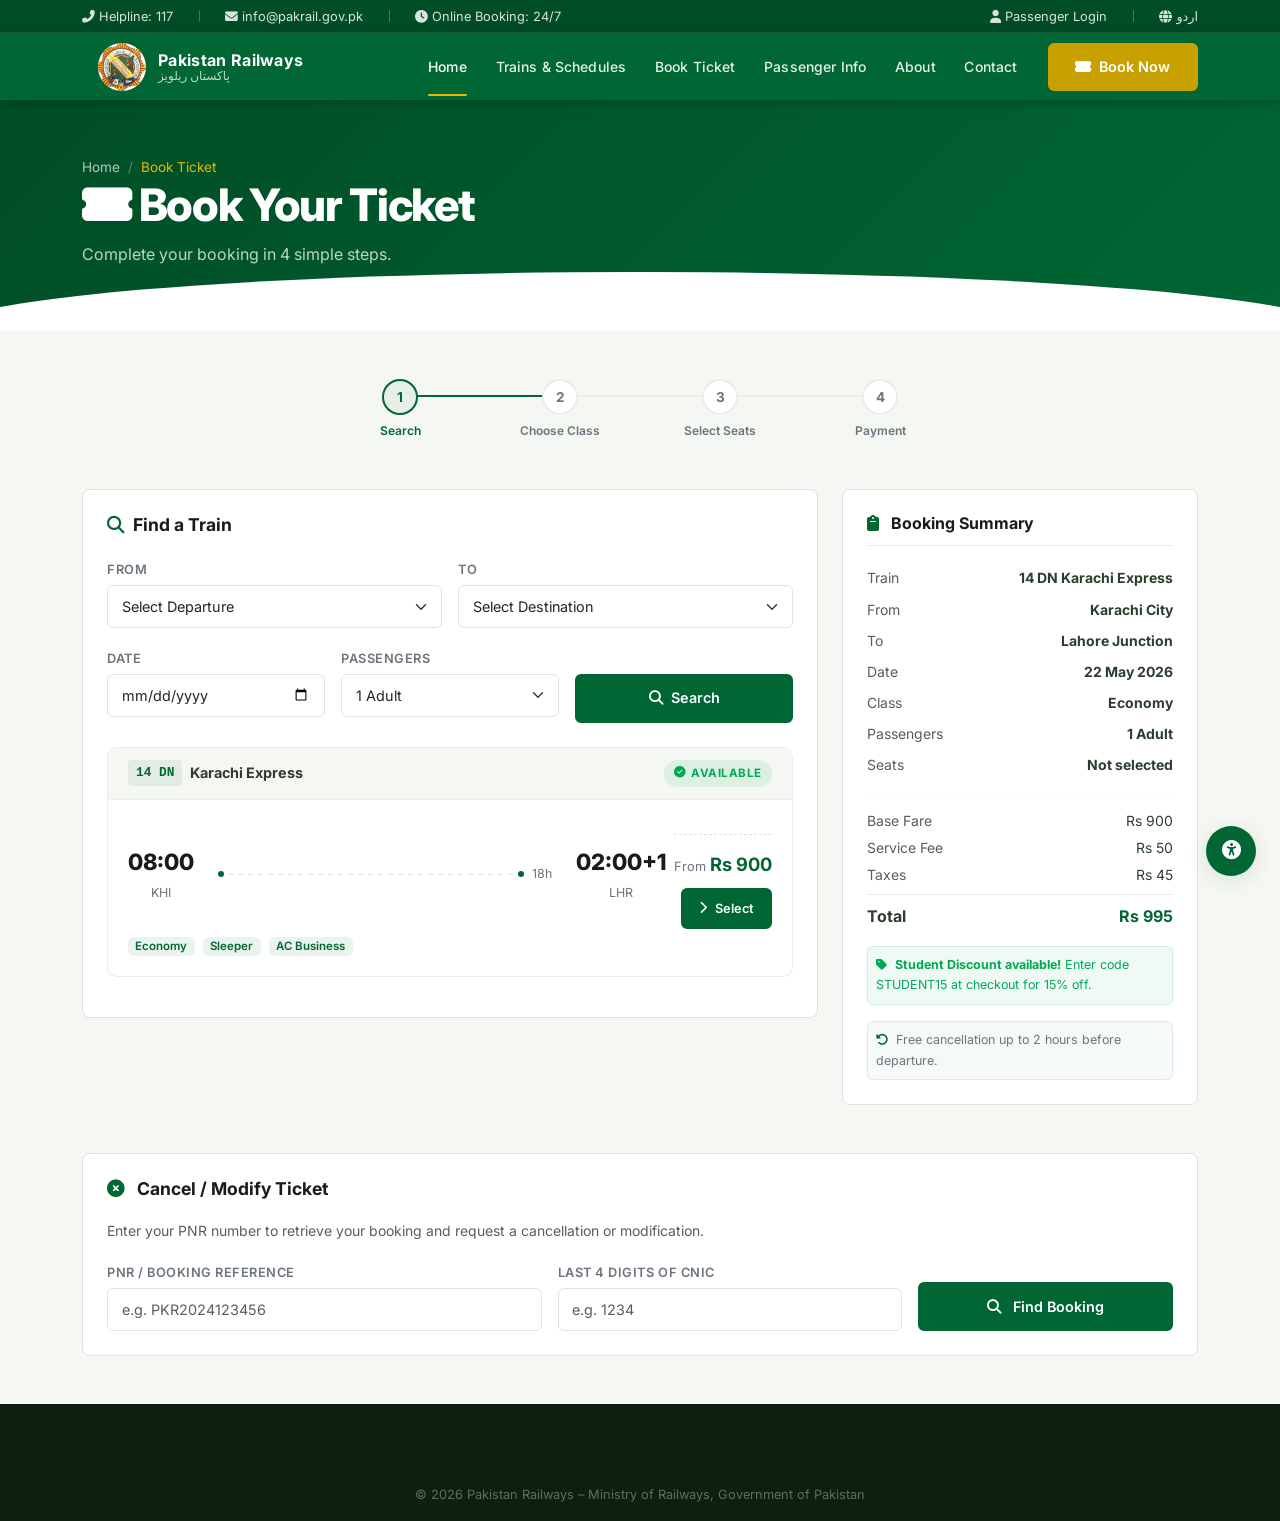
==== booking.html @ 86035c83 "initial commit" ====
<!DOCTYPE html>
<html lang="en" dir="ltr">
<head>
  <meta charset="UTF-8" />
  <meta name="viewport" content="width=device-width, initial-scale=1.0" />
  <title>Book Train Ticket – Pakistan Railways</title>
  <meta name="description" content="Book your Pakistan Railways ticket online. Choose your train, class, and seats easily." />
  <link rel="icon" type="image/svg+xml" href="/favicon.svg" />
  <link rel="preconnect" href="https://fonts.googleapis.com" />
  <link href="https://fonts.googleapis.com/css2?family=Inter:wght@400;500;600;700;800&display=swap" rel="stylesheet" />
  <link rel="stylesheet" href="https://cdnjs.cloudflare.com/ajax/libs/bootstrap/5.3.2/css/bootstrap.min.css" />
  <link rel="stylesheet" href="https://cdnjs.cloudflare.com/ajax/libs/font-awesome/6.5.0/css/all.min.css" />
  <link rel="stylesheet" href="CSS/index.css">
  <link rel="stylesheet" href="CSS/styles.css">
</head>
<body>

<a href="#main-content" class="skip-link">Skip to main content</a>
<!-- Top Bar -->
<div class="topbar" role="banner">
  <div class="container">
    <div class="d-flex align-items-center justify-content-between flex-wrap gap-2">
      <div class="d-flex align-items-center gap-3 flex-wrap">
        <a href="tel:117"><i class="fa fa-phone-alt me-1"></i>Helpline: 117</a>
        <span class="divider"></span>
        <a href="mailto:info@pakrail.gov.pk"><i class="fa fa-envelope me-1"></i>info@pakrail.gov.pk</a>
        <span class="divider d-none d-sm-inline-block"></span>
        <span class="d-none d-sm-inline"><i class="fa fa-clock me-1"></i>Online Booking: 24/7</span>
      </div>
      <div class="d-flex align-items-center gap-3">
        <a href="passenger.html"><i class="fa fa-user me-1"></i>Passenger Login</a>
        <span class="divider"></span>
        <a href="#"><i class="fa fa-globe me-1"></i>اردو</a>
      </div>
    </div>
  </div>
</div>

<!-- Navbar -->
<nav class="main-navbar navbar navbar-expand-lg" role="navigation" aria-label="Main navigation">
  <div class="container">
    <a class="navbar-brand" href="index.html" aria-label="Pakistan Railways Home">
      <div class="brand-logo">
        <img src="public/pakistan-railways-logo.png" alt="Pakistan Railways Logo">
      </div>
      <div class="brand-text-wrap">
        <span class="brand-name">Pakistan Railways</span>
        <span class="brand-urdu">پاکستان ریلویز</span>
      </div>
    </a>

    <button class="navbar-toggler" type="button" data-bs-toggle="collapse" data-bs-target="#mainNav"
      aria-controls="mainNav" aria-expanded="false" aria-label="Toggle navigation">
      <span class="navbar-toggler-icon"></span>
    </button>

    <div class="collapse navbar-collapse" id="mainNav">
      <ul class="navbar-nav ms-auto align-items-lg-center">
        <li class="nav-item"><a class="nav-link active" href="index.html" aria-current="page">Home</a></li>
        <li class="nav-item dropdown">
          <a class="nav-link dropdown-toggle" href="#" role="button" data-bs-toggle="dropdown">Trains &amp; Schedules</a>
          <ul class="dropdown-menu">
            <li><a class="dropdown-item" href="schedule.html"><i class="fa fa-calendar me-2"></i>Train Schedule</a></li>
            <li><a class="dropdown-item" href="schedule.html#live"><i class="fa fa-satellite-dish me-2"></i>Live Train Status</a></li>
            <li><a class="dropdown-item" href="schedule.html#routes"><i class="fa fa-route me-2"></i>Routes &amp; Fares</a></li>
            <li><hr class="dropdown-divider"/></li>
            <li><a class="dropdown-item" href="about.html"><i class="fa fa-train me-2"></i>About Our Fleet</a></li>
          </ul>
        </li>
        <li class="nav-item"><a class="nav-link" href="booking.html">Book Ticket</a></li>
        <li class="nav-item dropdown">
          <a class="nav-link dropdown-toggle" href="#" role="button" data-bs-toggle="dropdown">Passenger Info</a>
          <ul class="dropdown-menu">
            <li><a class="dropdown-item" href="passenger.html"><i class="fa fa-user me-2"></i>Passenger Services</a></li>
            <li><a class="dropdown-item" href="passenger.html#pnr"><i class="fa fa-search me-2"></i>Check PNR Status</a></li>
            <li><a class="dropdown-item" href="passenger.html#cancel"><i class="fa fa-times-circle me-2"></i>Cancel Ticket</a></li>
            <li><a class="dropdown-item" href="passenger.html#luggage"><i class="fa fa-suitcase me-2"></i>Luggage Policy</a></li>
          </ul>
        </li>
        <li class="nav-item"><a class="nav-link" href="about.html">About</a></li>
        <li class="nav-item"><a class="nav-link" href="contact.html">Contact</a></li>
      </ul>
      <div class="ms-lg-3 mt-3 mt-lg-0">
        <a href="booking.html" class="btn-pr-gold">
          <i class="fa fa-ticket-alt"></i> Book Now
        </a>
      </div>
    </div>
  </div>
</nav>

<main id="main-content">

<div class="page-header">
  <div class="container">
    <nav aria-label="Breadcrumb"><ol class="breadcrumb">
      <li class="breadcrumb-item"><a href="index.html">Home</a></li>
      <li class="breadcrumb-item active">Book Ticket</li>
    </ol></nav>
    <h1><i class="fa fa-ticket-alt me-2"></i>Book Your Ticket</h1>
    <p style="color:rgba(255,255,255,.75);margin:0;font-size:1rem">Complete your booking in 4 simple steps.</p>
  </div>
</div>

<section class="section-pad-sm" style="background:var(--pr-off-white)">
  <div class="container">

    <!-- Booking Stepper -->
    <div class="booking-stepper d-flex justify-content-center mb-5" aria-label="Booking steps">
      <div class="d-flex align-items-flex-start w-100" style="max-width:640px">
        <div class="booking-step active" data-step="0">
          <div class="step-circle" aria-label="Step 1: Search">1</div>
          <div class="step-label">Search</div>
        </div>
        <div class="booking-step" data-step="1">
          <div class="step-circle" aria-label="Step 2: Choose Class">2</div>
          <div class="step-label">Choose Class</div>
        </div>
        <div class="booking-step" data-step="2">
          <div class="step-circle" aria-label="Step 3: Select Seats">3</div>
          <div class="step-label">Select Seats</div>
        </div>
        <div class="booking-step" data-step="3">
          <div class="step-circle" aria-label="Step 4: Payment">4</div>
          <div class="step-label">Payment</div>
        </div>
      </div>
    </div>

    <div class="row g-4">
      <div class="col-lg-8">

        <!-- Step 0: Search -->
        <div class="booking-panel bg-white rounded-3 p-4 border" data-step="0">
          <h2 style="font-size:1.1rem;font-weight:700;color:var(--pr-dark);margin-bottom:1.25rem"><i class="fa fa-search me-2 text-green"></i>Find a Train</h2>
          <form id="searchForm" novalidate>
            <div class="row g-3">
              <div class="col-sm-6">
                <label for="fromStation" class="form-label">From</label>
                <select class="form-select" id="fromStation" required>
                  <option value="">Select Departure</option>
                  <option value="khi">Karachi City</option>
                  <option value="lhr">Lahore Junction</option>
                  <option value="rwp">Rawalpindi</option>
                  <option value="isl">Islamabad</option>
                  <option value="psh">Peshawar Cantonment</option>
                  <option value="qta">Quetta</option>
                  <option value="mul">Multan Cantonment</option>
                  <option value="fsd">Faisalabad</option>
                </select>
              </div>
              <div class="col-sm-6">
                <label for="toStation" class="form-label">To</label>
                <select class="form-select" id="toStation" required>
                  <option value="">Select Destination</option>
                  <option value="khi">Karachi City</option>
                  <option value="lhr">Lahore Junction</option>
                  <option value="rwp">Rawalpindi</option>
                  <option value="isl">Islamabad</option>
                  <option value="psh">Peshawar Cantonment</option>
                  <option value="qta">Quetta</option>
                  <option value="mul">Multan Cantonment</option>
                  <option value="fsd">Faisalabad</option>
                </select>
              </div>
              <div class="col-sm-4">
                <label for="journeyDate" class="form-label">Date</label>
                <input type="date" class="form-control" id="journeyDate" required />
              </div>
              <div class="col-sm-4">
                <label for="passengers" class="form-label">Passengers</label>
                <select class="form-select" id="passengers">
                  <option value="1">1 Adult</option>
                  <option value="2">2 Adults</option>
                  <option value="3">3 Adults</option>
                  <option value="4">4 Adults</option>
                </select>
              </div>
              <div class="col-sm-4">
                <label class="form-label">&nbsp;</label>
                <div>
                  <button type="button" class="btn-pr-primary w-100" style="justify-content:center" data-next-step>
                    <i class="fa fa-search"></i> Search
                  </button>
                </div>
              </div>
            </div>
          </form>

          <!-- Search Results Preview -->
          <div class="mt-4">
            <div class="train-result-card">
              <div class="train-result-header">
                <div class="d-flex align-items-center gap-2">
                  <span class="train-no">14 DN</span>
                  <strong style="font-size:.9rem">Karachi Express</strong>
                </div>
                <span class="status-badge status-ontime"><i class="fa fa-circle-check"></i> Available</span>
              </div>
              <div class="train-result-body">
                <div class="d-flex align-items-center gap-2">
                  <div class="text-center"><div class="time-display">08:00</div><div class="time-station">KHI</div></div>
                  <div class="duration-line flex-fill">
                    <div class="duration-dashes flex-fill"></div>
                    <div class="duration-label">18h</div>
                  </div>
                  <div class="text-center"><div class="time-display">02:00+1</div><div class="time-station">LHR</div></div>
                  <div class="ms-auto text-end">
                    <div class="class-price">From <strong>Rs 900</strong></div>
                    <button class="btn-pr-primary mt-2 py-2 px-3" style="font-size:.8rem" data-next-step>
                      <i class="fa fa-chevron-right"></i> Select
                    </button>
                  </div>
                </div>
                <div class="mt-2 d-flex gap-2">
                  <span class="badge" style="background:rgba(0,102,51,.08);color:var(--pr-green);font-weight:600;font-size:.72rem">Economy</span>
                  <span class="badge" style="background:rgba(0,102,51,.08);color:var(--pr-green);font-weight:600;font-size:.72rem">Sleeper</span>
                  <span class="badge" style="background:rgba(0,102,51,.08);color:var(--pr-green);font-weight:600;font-size:.72rem">AC Business</span>
                </div>
              </div>
            </div>
          </div>
        </div>

        <!-- Step 1: Choose Class -->
        <div class="booking-panel bg-white rounded-3 p-4 border" data-step="1" style="display:none">
          <h2 style="font-size:1.1rem;font-weight:700;color:var(--pr-dark);margin-bottom:1.25rem"><i class="fa fa-couch me-2 text-green"></i>Choose Your Class</h2>
          <div class="row g-3">
            <div class="col-sm-6">
              <div class="class-select-card selected" tabindex="0">
                <div class="d-flex justify-content-between align-items-start">
                  <div>
                    <h6>Economy Class</h6>
                    <small class="text-muted">Comfortable, budget-friendly travel</small>
                  </div>
                  <div class="class-price-tag">Rs 900</div>
                </div>
                <ul class="mt-2 mb-0 ps-3" style="font-size:.8rem;color:var(--pr-gray)">
                  <li>Comfortable seats</li>
                  <li>Food service available</li>
                  <li>Luggage racks</li>
                </ul>
              </div>
            </div>
            <div class="col-sm-6">
              <div class="class-select-card" tabindex="0">
                <div class="d-flex justify-content-between align-items-start">
                  <div>
                    <h6>Sleeper Class</h6>
                    <small class="text-muted">Lying berths for overnight journeys</small>
                  </div>
                  <div class="class-price-tag">Rs 1,200</div>
                </div>
                <ul class="mt-2 mb-0 ps-3" style="font-size:.8rem;color:var(--pr-gray)">
                  <li>6 berths per compartment</li>
                  <li>Overhead fans</li>
                  <li>Canteen access</li>
                </ul>
              </div>
            </div>
            <div class="col-sm-6">
              <div class="class-select-card" tabindex="0">
                <div class="d-flex justify-content-between align-items-start">
                  <div>
                    <h6>AC Business</h6>
                    <small class="text-muted">Premium air-conditioned travel</small>
                  </div>
                  <div class="class-price-tag">Rs 2,500</div>
                </div>
                <ul class="mt-2 mb-0 ps-3" style="font-size:.8rem;color:var(--pr-gray)">
                  <li>Air conditioned</li>
                  <li>Reclining leather seats</li>
                  <li>Complimentary meal + USB charging</li>
                </ul>
              </div>
            </div>
            <div class="col-sm-6">
              <div class="class-select-card" tabindex="0">
                <div class="d-flex justify-content-between align-items-start">
                  <div>
                    <h6>AC Sleeper</h6>
                    <small class="text-muted">Air-conditioned overnight berths</small>
                  </div>
                  <div class="class-price-tag">Rs 3,200</div>
                </div>
                <ul class="mt-2 mb-0 ps-3" style="font-size:.8rem;color:var(--pr-gray)">
                  <li>AC berths with bedding</li>
                  <li>Lockable compartment</li>
                  <li>Breakfast included</li>
                </ul>
              </div>
            </div>
          </div>
          <div class="d-flex gap-2 mt-4">
            <button class="btn-pr-outline" data-prev-step><i class="fa fa-arrow-left me-1"></i> Back</button>
            <button class="btn-pr-primary" data-next-step>Continue to Seats <i class="fa fa-arrow-right ms-1"></i></button>
          </div>
        </div>

        <!-- Step 2: Select Seats -->
        <div class="booking-panel bg-white rounded-3 p-4 border" data-step="2" style="display:none">
          <h2 style="font-size:1.1rem;font-weight:700;color:var(--pr-dark);margin-bottom:1.25rem"><i class="fa fa-chair me-2 text-green"></i>Select Your Seat(s)</h2>

          <div class="d-flex gap-4 mb-3 flex-wrap">
            <div class="d-flex align-items-center gap-1"><div class="seat available" style="width:20px;height:20px;font-size:0;cursor:default"></div><small class="text-muted">Available</small></div>
            <div class="d-flex align-items-center gap-1"><div class="seat selected" style="width:20px;height:20px;font-size:0;cursor:default"></div><small class="text-muted">Selected</small></div>
            <div class="d-flex align-items-center gap-1"><div class="seat occupied" style="width:20px;height:20px;font-size:0;cursor:default"></div><small class="text-muted">Occupied</small></div>
          </div>

          <p class="text-muted mb-3" style="font-size:.85rem">Coach A – Economy Class</p>

          <div id="seatGrid" class="seat-grid" role="group" aria-label="Seat selection grid">
            <!-- Row 1 -->
            <div class="seat available" role="button" tabindex="0" aria-label="Seat A1, available">A1</div>
            <div class="seat available" role="button" tabindex="0" aria-label="Seat A2, available">A2</div>
            <div class="seat occupied" role="button" tabindex="0" aria-label="Seat A3, occupied" aria-disabled="true">A3</div>
            <div class="seat available" role="button" tabindex="0" aria-label="Seat A4, available">A4</div>
            <div class="seat available" role="button" tabindex="0" aria-label="Seat A5, available">A5</div>
            <!-- Row 2 -->
            <div class="seat occupied" role="button" tabindex="0" aria-label="Seat B1, occupied" aria-disabled="true">B1</div>
            <div class="seat available" role="button" tabindex="0" aria-label="Seat B2, available">B2</div>
            <div class="seat available" role="button" tabindex="0" aria-label="Seat B3, available">B3</div>
            <div class="seat occupied" role="button" tabindex="0" aria-label="Seat B4, occupied" aria-disabled="true">B4</div>
            <div class="seat available" role="button" tabindex="0" aria-label="Seat B5, available">B5</div>
            <!-- Row 3 -->
            <div class="seat available" role="button" tabindex="0" aria-label="Seat C1, available">C1</div>
            <div class="seat occupied" role="button" tabindex="0" aria-label="Seat C2, occupied" aria-disabled="true">C2</div>
            <div class="seat available" role="button" tabindex="0" aria-label="Seat C3, available">C3</div>
            <div class="seat available" role="button" tabindex="0" aria-label="Seat C4, available">C4</div>
            <div class="seat occupied" role="button" tabindex="0" aria-label="Seat C5, occupied" aria-disabled="true">C5</div>
            <!-- Row 4 -->
            <div class="seat available" role="button" tabindex="0" aria-label="Seat D1, available">D1</div>
            <div class="seat available" role="button" tabindex="0" aria-label="Seat D2, available">D2</div>
            <div class="seat available" role="button" tabindex="0" aria-label="Seat D3, available">D3</div>
            <div class="seat occupied" role="button" tabindex="0" aria-label="Seat D4, occupied" aria-disabled="true">D4</div>
            <div class="seat available" role="button" tabindex="0" aria-label="Seat D5, available">D5</div>
          </div>

          <div id="seatCounter" class="mt-3 text-muted" aria-live="polite" style="font-size:.85rem">0 seats selected</div>

          <div class="d-flex gap-2 mt-4">
            <button class="btn-pr-outline" data-prev-step><i class="fa fa-arrow-left me-1"></i> Back</button>
            <button class="btn-pr-primary" data-next-step>Continue to Payment <i class="fa fa-arrow-right ms-1"></i></button>
          </div>
        </div>

        <!-- Step 3: Payment -->
        <div class="booking-panel bg-white rounded-3 p-4 border" data-step="3" style="display:none">
          <h2 style="font-size:1.1rem;font-weight:700;color:var(--pr-dark);margin-bottom:1.25rem"><i class="fa fa-credit-card me-2 text-green"></i>Payment Details</h2>

          <div class="alert alert-success py-2 mb-4 d-flex align-items-center gap-2">
            <i class="fa fa-shield-alt"></i>
            <small>Your payment is secured with 256-bit SSL encryption. PCI-DSS compliant.</small>
          </div>

          <form id="paymentForm" novalidate>
            <!-- Passenger -->
            <h6 class="text-muted text-uppercase" style="font-size:.78rem;letter-spacing:.05em;margin-bottom:.75rem">Passenger Information</h6>
            <div class="row g-3 mb-4">
              <div class="col-sm-6">
                <label for="paxName" class="form-label">Full Name (as on CNIC)</label>
                <input type="text" class="form-control" id="paxName" placeholder="e.g. Muhammad Ali Khan" required />
              </div>
              <div class="col-sm-6">
                <label for="paxCNIC" class="form-label">CNIC Number</label>
                <input type="text" class="form-control" id="paxCNIC" placeholder="12345-6789012-3" required />
              </div>
              <div class="col-sm-6">
                <label for="paxPhone" class="form-label">Mobile Number</label>
                <input type="tel" class="form-control" id="paxPhone" placeholder="+92 3XX XXXXXXX" required />
              </div>
              <div class="col-sm-6">
                <label for="paxEmail" class="form-label">Email Address</label>
                <input type="email" class="form-control" id="paxEmail" placeholder="email@example.com" required />
              </div>
            </div>

            <!-- Payment Method -->
            <h6 class="text-muted text-uppercase" style="font-size:.78rem;letter-spacing:.05em;margin-bottom:.75rem">Payment Method</h6>
            <div class="row g-2 mb-3">
              <div class="col-4"><div class="class-select-card selected text-center py-3" style="padding:1rem"><i class="fa fa-credit-card fa-lg mb-1 d-block text-green"></i><small style="font-size:.75rem;font-weight:600">Credit / Debit Card</small></div></div>
              <div class="col-4"><div class="class-select-card text-center py-3" style="padding:1rem"><i class="fa fa-mobile-alt fa-lg mb-1 d-block text-green"></i><small style="font-size:.75rem;font-weight:600">JazzCash / Easypaisa</small></div></div>
              <div class="col-4"><div class="class-select-card text-center py-3" style="padding:1rem"><i class="fa fa-university fa-lg mb-1 d-block text-green"></i><small style="font-size:.75rem;font-weight:600">Internet Banking</small></div></div>
            </div>

            <div class="row g-3 mb-4">
              <div class="col-12">
                <label for="cardNo" class="form-label">Card Number</label>
                <input type="text" class="form-control" id="cardNo" placeholder="XXXX XXXX XXXX XXXX" maxlength="19" required />
              </div>
              <div class="col-sm-6">
                <label for="cardExp" class="form-label">Expiry Date</label>
                <input type="text" class="form-control" id="cardExp" placeholder="MM / YY" required />
              </div>
              <div class="col-sm-6">
                <label for="cardCVV" class="form-label">CVV <i class="fa fa-question-circle text-muted" data-bs-toggle="tooltip" title="3-digit security code on back of card"></i></label>
                <input type="text" class="form-control" id="cardCVV" placeholder="XXX" maxlength="3" required />
              </div>
            </div>

            <div class="form-check mb-3">
              <input type="checkbox" class="form-check-input" id="agreeTerms" required />
              <label class="form-check-label" for="agreeTerms" style="font-size:.875rem">
                I agree to the <a href="#" class="text-green">Terms &amp; Conditions</a> and <a href="#" class="text-green">Cancellation Policy</a>.
              </label>
            </div>

            <div id="bookingResult"></div>

            <div class="d-flex gap-2">
              <button type="button" class="btn-pr-outline" data-prev-step><i class="fa fa-arrow-left me-1"></i> Back</button>
              <button type="submit" class="btn-pr-gold flex-fill" style="justify-content:center" id="payBtn">
                <i class="fa fa-lock me-2"></i> Confirm &amp; Pay Rs 900
              </button>
            </div>
          </form>
        </div>

      </div>

      <!-- Booking Summary -->
      <div class="col-lg-4">
        <div class="bg-white rounded-3 p-4 border" style="position:sticky;top:80px">
          <h3 style="font-size:1rem;font-weight:700;color:var(--pr-dark);margin-bottom:1.25rem;padding-bottom:.75rem;border-bottom:1px solid var(--pr-gray-light)">
            <i class="fa fa-clipboard me-2 text-green"></i> Booking Summary
          </h3>
          <div style="font-size:.875rem">
            <div class="d-flex justify-content-between mb-2">
              <span class="text-muted">Train</span>
              <strong>14 DN Karachi Express</strong>
            </div>
            <div class="d-flex justify-content-between mb-2">
              <span class="text-muted">From</span>
              <strong>Karachi City</strong>
            </div>
            <div class="d-flex justify-content-between mb-2">
              <span class="text-muted">To</span>
              <strong>Lahore Junction</strong>
            </div>
            <div class="d-flex justify-content-between mb-2">
              <span class="text-muted">Date</span>
              <strong>22 May 2026</strong>
            </div>
            <div class="d-flex justify-content-between mb-2">
              <span class="text-muted">Class</span>
              <strong>Economy</strong>
            </div>
            <div class="d-flex justify-content-between mb-2">
              <span class="text-muted">Passengers</span>
              <strong>1 Adult</strong>
            </div>
            <div class="d-flex justify-content-between mb-2">
              <span class="text-muted">Seats</span>
              <strong id="summarySeats">Not selected</strong>
            </div>
            <hr style="border-color:var(--pr-gray-light)"/>
            <div class="d-flex justify-content-between mb-1">
              <span class="text-muted">Base Fare</span>
              <span>Rs 900</span>
            </div>
            <div class="d-flex justify-content-between mb-1">
              <span class="text-muted">Service Fee</span>
              <span>Rs 50</span>
            </div>
            <div class="d-flex justify-content-between mb-2">
              <span class="text-muted">Taxes</span>
              <span>Rs 45</span>
            </div>
            <div class="d-flex justify-content-between fw-700 pt-2" style="border-top:1px solid var(--pr-gray-light);font-size:1rem">
              <span><strong>Total</strong></span>
              <span style="color:var(--pr-green)"><strong>Rs 995</strong></span>
            </div>
          </div>

          <div class="mt-3 p-2 rounded" style="background:rgba(0,168,85,.06);border:1px solid rgba(0,168,85,.15);font-size:.78rem;color:#00a855">
            <i class="fa fa-tag me-1"></i> <strong>Student Discount available!</strong> Enter code STUDENT15 at checkout for 15% off.
          </div>

          <div class="mt-3 p-2 rounded" style="background:rgba(0,102,51,.04);border:1px solid rgba(0,102,51,.1);font-size:.78rem;color:var(--pr-gray)">
            <i class="fa fa-undo-alt me-1 text-green"></i> Free cancellation up to 2 hours before departure.
          </div>
        </div>
      </div>
    </div>

    <!-- Cancel Ticket section -->
    <div id="cancel" class="mt-5 bg-white rounded-3 p-4 border">
      <h2 style="font-size:1.1rem;font-weight:700;color:var(--pr-dark);margin-bottom:1.25rem" id="cancel-heading">
        <i class="fa fa-times-circle me-2 text-green"></i> Cancel / Modify Ticket
      </h2>
      <p class="text-muted" style="font-size:.875rem">Enter your PNR number to retrieve your booking and request a cancellation or modification.</p>
      <form id="cancelForm" class="row g-3 align-items-end" novalidate>
        <div class="col-sm-5">
          <label for="cancelPNR" class="form-label">PNR / Booking Reference</label>
          <input type="text" class="form-control" id="cancelPNR" placeholder="e.g. PKR2024123456" required />
        </div>
        <div class="col-sm-4">
          <label for="cancelCNIC" class="form-label">Last 4 digits of CNIC</label>
          <input type="text" class="form-control" id="cancelCNIC" placeholder="e.g. 1234" maxlength="4" required />
        </div>
        <div class="col-sm-3">
          <button type="submit" class="btn-pr-primary w-100" style="justify-content:center">
            <i class="fa fa-search me-1"></i> Find Booking
          </button>
        </div>
      </form>
      <div id="cancelResult" aria-live="polite"></div>
    </div>

  </div>
</section>

</main>

<footer class="main-footer">
  <div class="container">
    <div class="footer-bottom text-center py-3">© 2026 Pakistan Railways – Ministry of Railways, Government of Pakistan</div>
  </div>
</footer>

<div class="a11y-panel">
  <div class="a11y-sub-panel" id="a11ySubPanel">
    <div class="a11y-tooltip"><span class="a11y-label">High Contrast</span>
      <button class="a11y-btn a11y-btn-secondary" id="highContrastBtn" aria-label="Toggle high contrast" aria-pressed="false"><i class="fa fa-adjust"></i></button>
    </div>
    <div class="a11y-tooltip"><span class="a11y-label">Large Text</span>
      <button class="a11y-btn a11y-btn-secondary" id="largeTextBtn" aria-label="Toggle large text" aria-pressed="false"><i class="fa fa-text-height"></i></button>
    </div>
  </div>
  <button class="a11y-btn a11y-btn-main" id="a11yToggle" aria-label="Accessibility options" aria-expanded="false"><i class="fa fa-universal-access"></i></button>
</div>

<script src="https://cdnjs.cloudflare.com/ajax/libs/bootstrap/5.3.2/js/bootstrap.bundle.min.js"></script>
<script type="module" src="main.js"></script>
<script>
document.addEventListener('DOMContentLoaded', () => {
  // Payment form with feedback
  const payForm = document.getElementById('paymentForm');
  if (payForm) {
    payForm.addEventListener('submit', (e) => {
      e.preventDefault();
      if (!payForm.checkValidity()) { payForm.classList.add('was-validated'); return; }
      const btn = document.getElementById('payBtn');
      if (btn) { btn.disabled = true; btn.innerHTML = '<i class="fa fa-spinner fa-spin me-2"></i>Processing...'; }
      setTimeout(() => {
        const result = document.getElementById('bookingResult');
        if (result) {
          result.innerHTML = `<div class="alert alert-success mb-3">
            <strong><i class="fa fa-check-circle me-2"></i>Booking Confirmed!</strong><br>
            PNR: <strong>PKR2026${Math.floor(Math.random()*900000+100000)}</strong> — Your e-ticket has been sent to your email and phone.
            <div class="mt-2"><a href="passenger.html#pnr" class="alert-link">Check booking status</a></div>
          </div>`;
          result.scrollIntoView({ behavior: 'smooth', block: 'nearest' });
        }
        if (btn) { btn.disabled = false; btn.innerHTML = '<i class="fa fa-lock me-2"></i>Confirm &amp; Pay Rs 900'; }
      }, 2000);
    });
  }

  // Format card number
  const cardNo = document.getElementById('cardNo');
  if (cardNo) {
    cardNo.addEventListener('input', (e) => {
      let v = e.target.value.replace(/\D/g,'').substring(0,16);
      e.target.value = v.replace(/(.{4})/g,'$1 ').trim();
    });
  }
});
</script>
</body>
</html>
---- CSS/index.css ----
@import "tailwindcss";
@import "tw-animate-css";
@plugin "@tailwindcss/typography";

@custom-variant dark (&:is(.dark *));

@theme inline {
  --color-background: hsl(var(--background));
  --color-foreground: hsl(var(--foreground));
  --color-border: hsl(var(--border));
  --color-input: hsl(var(--input));
  --color-ring: hsl(var(--ring));

  --color-card: hsl(var(--card));
  --color-card-foreground: hsl(var(--card-foreground));
  --color-card-border: hsl(var(--card-border));

  --color-popover: hsl(var(--popover));
  --color-popover-foreground: hsl(var(--popover-foreground));
  --color-popover-border: hsl(var(--popover-border));

  --color-primary: hsl(var(--primary));
  --color-primary-foreground: hsl(var(--primary-foreground));
  --color-primary-border: var(--primary-border);

  --color-secondary: hsl(var(--secondary));
  --color-secondary-foreground: hsl(var(--secondary-foreground));
  --color-secondary-border: var(--secondary-border);

  --color-muted: hsl(var(--muted));
  --color-muted-foreground: hsl(var(--muted-foreground));
  --color-muted-border: var(--muted-border);

  --color-accent: hsl(var(--accent));
  --color-accent-foreground: hsl(var(--accent-foreground));
  --color-accent-border: var(--accent-border);

  --color-destructive: hsl(var(--destructive));
  --color-destructive-foreground: hsl(var(--destructive-foreground));
  --color-destructive-border: var(--destructive-border);

  --color-chart-1: hsl(var(--chart-1));
  --color-chart-2: hsl(var(--chart-2));
  --color-chart-3: hsl(var(--chart-3));
  --color-chart-4: hsl(var(--chart-4));
  --color-chart-5: hsl(var(--chart-5));

  --color-sidebar: hsl(var(--sidebar));
  --color-sidebar-foreground: hsl(var(--sidebar-foreground));
  --color-sidebar-border: hsl(var(--sidebar-border));
  --color-sidebar-primary: hsl(var(--sidebar-primary));
  --color-sidebar-primary-foreground: hsl(var(--sidebar-primary-foreground));
  --color-sidebar-primary-border: var(--sidebar-primary-border);
  --color-sidebar-accent: hsl(var(--sidebar-accent));
  --color-sidebar-accent-foreground: hsl(var(--sidebar-accent-foreground));
  --color-sidebar-accent-border: var(--sidebar-accent-border);
  --color-sidebar-ring: hsl(var(--sidebar-ring));

  --font-sans: var(--app-font-sans);
  --font-serif: var(--app-font-serif);
  --font-mono: var(--app-font-mono);

  --radius-sm: calc(var(--radius) - 4px);
  --radius-md: calc(var(--radius) - 2px);
  --radius-lg: var(--radius);
  --radius-xl: calc(var(--radius) + 4px);
}

/* LIGHT MODE */
:root {
  --button-outline: rgba(0,0,0, .10);
  --badge-outline: rgba(0,0,0, .05);

  /* Automatic computation of border around primary / danger buttons */
  --opaque-button-border-intensity: -8; /* In terms of percentages */

  /* Backgrounds applied on top of other backgrounds when hovered/active */
  --elevate-1: rgba(0,0,0, .03);
  --elevate-2: rgba(0,0,0, .08);

  --background: red; /*replace with H S L */

  --foreground: red; /*replace with H S L */

  --border: red; /*replace with H S L */

  --card: red; /*replace with H S L */

  --card-foreground: red; /*replace with H S L */

  --card-border: red; /*replace with H S L */

  --sidebar: red; /*replace with H S L */

  --sidebar-foreground: red; /*replace with H S L */

  --sidebar-border: red; /*replace with H S L */

  --sidebar-primary: red; /*replace with H S L */

  --sidebar-primary-foreground: red; /*replace with H S L */

  --sidebar-accent: red; /*replace with H S L */

  --sidebar-accent-foreground: red; /*replace with H S L */

  --sidebar-ring: red; /*replace with H S L */

  --popover: red; /*replace with H S L */

  --popover-foreground: red; /*replace with H S L */

  --popover-border: red; /*replace with H S L */

  --primary: red; /*replace with H S L */

  --primary-foreground: red; /*replace with H S L */

  --secondary: red; /*replace with H S L */

  --secondary-foreground: red; /*replace with H S L */

  --muted: red; /*replace with H S L */

  --muted-foreground: red; /*replace with H S L */

  --accent: red; /*replace with H S L */

  --accent-foreground: red; /*replace with H S L */

  --destructive: red; /*replace with H S L */

  --destructive-foreground: red; /*replace with H S L */

  --input: red; /*replace with H S L */
  --ring: red; /*replace with H S L */
  --chart-1: red; /*replace with H S L */
  --chart-2: red; /*replace with H S L */
  --chart-3: red; /*replace with H S L */
  --chart-4: red; /*replace with H S L */
  --chart-5: red; /*replace with H S L */

  --app-font-sans: 'Inter', sans-serif;
  --app-font-serif: Georgia, serif;
  --app-font-mono: Menlo, monospace;
  --radius: .5rem; /* 8px */
  --shadow-2xs: 0px 2px 0px 0px hsl(202.8169 89.1213% 53.1373% / 0.00); /*replace with H S L */
  --shadow-xs: 0px 2px 0px 0px hsl(202.8169 89.1213% 53.1373% / 0.00); /*replace with H S L */
  --shadow-sm: 0px 2px 0px 0px hsl(202.8169 89.1213% 53.1373% / 0.00), 0px 1px 2px -1px hsl(202.8169 89.1213% 53.1373% / 0.00);
  --shadow: 0px 2px 0px 0px hsl(202.8169 89.1213% 53.1373% / 0.00), 0px 1px 2px -1px hsl(202.8169 89.1213% 53.1373% / 0.00);
  --shadow-md: 0px 2px 0px 0px hsl(202.8169 89.1213% 53.1373% / 0.00), 0px 2px 4px -1px hsl(202.8169 89.1213% 53.1373% / 0.00);
  --shadow-lg: 0px 2px 0px 0px hsl(202.8169 89.1213% 53.1373% / 0.00), 0px 4px 6px -1px hsl(202.8169 89.1213% 53.1373% / 0.00);
  --shadow-xl: 0px 2px 0px 0px hsl(202.8169 89.1213% 53.1373% / 0.00), 0px 8px 10px -1px hsl(202.8169 89.1213% 53.1373% / 0.00);
  --shadow-2xl: 0px 2px 0px 0px hsl(202.8169 89.1213% 53.1373% / 0.00);
  --tracking-normal: 0em;
  --spacing: 0.25rem;

  /* Automatically computed borders - intensity can be controlled by the user by the --opaque-button-border-intensity setting */

  /* Fallback for older browsers */
  --sidebar-primary-border: hsl(var(--sidebar-primary));
  --sidebar-primary-border: hsl(from hsl(var(--sidebar-primary)) h s calc(l + var(--opaque-button-border-intensity)) / alpha);

  /* Fallback for older browsers */
  --sidebar-accent-border: hsl(var(--sidebar-accent));
  --sidebar-accent-border: hsl(from hsl(var(--sidebar-accent)) h s calc(l + var(--opaque-button-border-intensity)) / alpha);

  /* Fallback for older browsers */
  --primary-border: hsl(var(--primary));
  --primary-border: hsl(from hsl(var(--primary)) h s calc(l + var(--opaque-button-border-intensity)) / alpha);

  /* Fallback for older browsers */
  --secondary-border: hsl(var(--secondary));
  --secondary-border: hsl(from hsl(var(--secondary)) h s calc(l + var(--opaque-button-border-intensity)) / alpha);

  /* Fallback for older browsers */
  --muted-border: hsl(var(--muted));
  --muted-border: hsl(from hsl(var(--muted)) h s calc(l + var(--opaque-button-border-intensity)) / alpha);

  /* Fallback for older browsers */
  --accent-border: hsl(var(--accent));
  --accent-border: hsl(from hsl(var(--accent)) h s calc(l + var(--opaque-button-border-intensity)) / alpha);

  /* Fallback for older browsers */
  --destructive-border: hsl(var(--destructive));
  --destructive-border: hsl(from hsl(var(--destructive)) h s calc(l + var(--opaque-button-border-intensity)) / alpha);
}

.dark {
  --button-outline: rgba(255,255,255, .10);
  --badge-outline: rgba(255,255,255, .05);

  --opaque-button-border-intensity: 9;  /* In terms of percentages */

  /* Backgrounds applied on top of other backgrounds when hovered/active */
  --elevate-1: rgba(255,255,255, .04);
  --elevate-2: rgba(255,255,255, .09);

  --background: red; /*replace with H S L */

  --foreground: red; /*replace with H S L */

  --border: red; /*replace with H S L */

  --card: red; /*replace with H S L */

  --card-foreground: red; /*replace with H S L */

  --card-border: red; /*replace with H S L */

  --sidebar: red; /*replace with H S L */

  --sidebar-foreground: red; /*replace with H S L */

  --sidebar-border: red; /*replace with H S L */

  --sidebar-primary: red; /*replace with H S L */

  --sidebar-primary-foreground: red; /*replace with H S L */

  --sidebar-accent: red; /*replace with H S L */

  --sidebar-accent-foreground: red; /*replace with H S L */

  --sidebar-ring: red; /*replace with H S L */

  --popover: red; /*replace with H S L */

  --popover-foreground: red; /*replace with H S L */

  --popover-border: red; /*replace with H S L */

  --primary: red; /*replace with H S L */

  --primary-foreground: red; /*replace with H S L */

  --secondary: red; /*replace with H S L */

  --secondary-foreground: red; /*replace with H S L */

  --muted: red; /*replace with H S L */

  --muted-foreground: red; /*replace with H S L */

  --accent: red; /*replace with H S L */

  --accent-foreground: red; /*replace with H S L */

  --destructive: red; /*replace with H S L */

  --destructive-foreground: red; /*replace with H S L */

  /* Used as the border around inputs. Dark mode: Should be a border that is light enough to have high contrast when rendered on a --card background. More contrast than standard --border */
  --input: red; /*replace with H S L */
  --ring: red; /*replace with H S L */
  --chart-1: red; /*replace with H S L */
  --chart-2: red; /*replace with H S L */
  --chart-3: red; /*replace with H S L */
  --chart-4: red; /*replace with H S L */
  --chart-5: red; /*replace with H S L */

  --shadow-2xs: 0px 2px 0px 0px hsl(202.8169 89.1213% 53.1373% / 0.00);
  --shadow-xs: 0px 2px 0px 0px hsl(202.8169 89.1213% 53.1373% / 0.00);
  --shadow-sm: 0px 2px 0px 0px hsl(202.8169 89.1213% 53.1373% / 0.00), 0px 1px 2px -1px hsl(202.8169 89.1213% 53.1373% / 0.00);
  --shadow: 0px 2px 0px 0px hsl(202.8169 89.1213% 53.1373% / 0.00), 0px 1px 2px -1px hsl(202.8169 89.1213% 53.1373% / 0.00);
  --shadow-md: 0px 2px 0px 0px hsl(202.8169 89.1213% 53.1373% / 0.00), 0px 2px 4px -1px hsl(202.8169 89.1213% 53.1373% / 0.00);
  --shadow-lg: 0px 2px 0px 0px hsl(202.8169 89.1213% 53.1373% / 0.00), 0px 4px 6px -1px hsl(202.8169 89.1213% 53.1373% / 0.00);
  --shadow-xl: 0px 2px 0px 0px hsl(202.8169 89.1213% 53.1373% / 0.00), 0px 8px 10px -1px hsl(202.8169 89.1213% 53.1373% / 0.00);
  --shadow-2xl: 0px 2px 0px 0px hsl(202.8169 89.1213% 53.1373% / 0.00);

}

@layer base {
  * {
    @apply border-border;
  }

  body {
    @apply font-sans antialiased bg-background text-foreground;
  }
}

/**
 * Using the elevate system.
 * Automatic contrast adjustment.
 *
 * <element className="hover-elevate" />
 * <element className="active-elevate-2" />
 *
 * // Using the tailwind utility when a data attribute is "on"
 * <element className="toggle-elevate data-[state=on]:toggle-elevated" />
 * // Or manually controlling the toggle state
 * <element className="toggle-elevate toggle-elevated" />
 *
 * Elevation systems have to handle many states.
 * - not-hovered, vs. hovered vs. active  (three mutually exclusive states)
 * - toggled or not
 * - focused or not (this is not handled with these utilities)
 *
 * Even without handling focused or not, this is six possible combinations that
 * need to be distinguished from eachother visually.
 */
@layer utilities {

  /* Hide ugly search cancel button in Chrome until we can style it properly */
  input[type="search"]::-webkit-search-cancel-button {
    @apply hidden;
  }

  /* Placeholder styling for contentEditable div */
  [contenteditable][data-placeholder]:empty::before {
    content: attr(data-placeholder);
    color: hsl(var(--muted-foreground));
    pointer-events: none;
  }

  /* .no-default-hover-elevate/no-default-active-elevate is an escape hatch so consumers of
   * buttons/badges can remove the automatic brightness adjustment on interactions
   * and program their own. */
  .no-default-hover-elevate {}

  .no-default-active-elevate {}


  /**
   * Toggleable backgrounds go behind the content. Hoverable/active goes on top.
   * This way they can stack/compound. Both will overlap the parent's borders!
   * So borders will be automatically adjusted both on toggle, and hover/active,
   * and they will be compounded.
   */
  .toggle-elevate::before,
  .toggle-elevate-2::before {
    content: "";
    pointer-events: none;
    position: absolute;
    inset: 0px;
    /*border-radius: inherit;   match rounded corners */
    border-radius: inherit;
    z-index: -1;
    /* sits behind content but above backdrop */
  }

  .toggle-elevate.toggle-elevated::before {
    background-color: var(--elevate-2);
  }

  /* If there's a 1px border, adjust the inset so that it covers that parent's border */
  .border.toggle-elevate::before {
    inset: -1px;
  }

  /* Does not work on elements with overflow:hidden! */
  .hover-elevate:not(.no-default-hover-elevate),
  .active-elevate:not(.no-default-active-elevate),
  .hover-elevate-2:not(.no-default-hover-elevate),
  .active-elevate-2:not(.no-default-active-elevate) {
    position: relative;
    z-index: 0;
  }

  .hover-elevate:not(.no-default-hover-elevate)::after,
  .active-elevate:not(.no-default-active-elevate)::after,
  .hover-elevate-2:not(.no-default-hover-elevate)::after,
  .active-elevate-2:not(.no-default-active-elevate)::after {
    content: "";
    pointer-events: none;
    position: absolute;
    inset: 0px;
    /*border-radius: inherit;   match rounded corners */
    border-radius: inherit;
    z-index: 999;
    /* sits in front of content */
  }

  .hover-elevate:hover:not(.no-default-hover-elevate)::after,
  .active-elevate:active:not(.no-default-active-elevate)::after {
    background-color: var(--elevate-1);
  }

  .hover-elevate-2:hover:not(.no-default-hover-elevate)::after,
  .active-elevate-2:active:not(.no-default-active-elevate)::after {
    background-color: var(--elevate-2);
  }

  /* If there's a 1px border, adjust the inset so that it covers that parent's border */
  .border.hover-elevate:not(.no-hover-interaction-elevate)::after,
  .border.active-elevate:not(.no-active-interaction-elevate)::after,
  .border.hover-elevate-2:not(.no-hover-interaction-elevate)::after,
  .border.active-elevate-2:not(.no-active-interaction-elevate)::after,
  .border.hover-elevate:not(.no-hover-interaction-elevate)::after {
    inset: -1px;
  }
}
---- CSS/styles.css ----
/* ============================================================
   Pakistan Railways – Custom Stylesheet
   ============================================================ */

:root {
  --pr-green:   #006633;
  --pr-green-dark: #004d26;
  --pr-green-light: #008040;
  --pr-gold:    #c8a000;
  --pr-gold-light: #e6b800;
  --pr-white:   #ffffff;
  --pr-off-white: #f5f7f2;
  --pr-gray:    #6c757d;
  --pr-gray-light: #e9ecef;
  --pr-dark:    #1a1a1a;
  --pr-text:    #2c3e2d;
  --shadow-sm:  0 2px 8px rgba(0,102,51,0.08);
  --shadow-md:  0 4px 20px rgba(0,102,51,0.12);
  --shadow-lg:  0 8px 40px rgba(0,102,51,0.16);
  --radius-sm:  6px;
  --radius-md:  10px;
  --radius-lg:  16px;
  --transition: 0.25s ease;
}

/* ── Reset & Base ─────────────────────────────────────────── */
*, *::before, *::after { box-sizing: border-box; }

html { scroll-behavior: smooth; }

body {
  font-family: 'Inter', 'Segoe UI', system-ui, sans-serif;
  color: var(--pr-text);
  background: var(--pr-white);
  line-height: 1.65;
  overflow-x: hidden;
}

a { color: var(--pr-green); text-decoration: none; }
a:hover { color: var(--pr-green-dark); }

img { max-width: 100%; height: auto; }

/* ── Typography ───────────────────────────────────────────── */
.section-title {
  font-size: clamp(1.6rem, 3vw, 2.2rem);
  font-weight: 700;
  color: var(--pr-dark);
  letter-spacing: -0.02em;
  margin-bottom: 0.5rem;
}

.section-subtitle {
  color: var(--pr-gray);
  font-size: 1rem;
  margin-bottom: 2.5rem;
}

/* ── Utility ──────────────────────────────────────────────── */
.text-green { color: var(--pr-green) !important; }
.bg-green   { background-color: var(--pr-green) !important; }
.bg-green-dark { background-color: var(--pr-green-dark) !important; }
.text-gold  { color: var(--pr-gold) !important; }

/* ── Skip Link (Accessibility) ────────────────────────────── */
.skip-link {
  position: absolute;
  top: -100px;
  left: 1rem;
  background: var(--pr-green);
  color: white;
  padding: 0.5rem 1.2rem;
  border-radius: 0 0 var(--radius-sm) var(--radius-sm);
  font-weight: 600;
  z-index: 9999;
  transition: top 0.2s;
}
.skip-link:focus { top: 0; color: white; }

/* ── Top Bar ──────────────────────────────────────────────── */
.topbar {
  background: var(--pr-green-dark);
  color: rgba(255,255,255,0.85);
  font-size: 0.8rem;
  padding: 0.35rem 0;
  border-bottom: 1px solid rgba(255,255,255,0.08);
}

.topbar a { color: rgba(255,255,255,0.85); }
.topbar a:hover { color: var(--pr-gold-light); }

.topbar .divider {
  display: inline-block;
  width: 1px;
  height: 12px;
  background: rgba(255,255,255,0.25);
  margin: 0 0.6rem;
  vertical-align: middle;
}

/* ── Navbar ───────────────────────────────────────────────── */
.main-navbar {
  background: var(--pr-green) !important;
  box-shadow: 0 2px 12px rgba(0,0,0,0.2);
  padding: 0 !important;
  position: sticky;
  top: 0;
  z-index: 1030;
  transition: background 0.3s;
}

.main-navbar .navbar-brand {
  padding: 0.6rem 1rem;
  display: flex;
  align-items: center;
  gap: 0.75rem;
}

.brand-logo {
  width: 48px;
  height: 48px;
  background: white;
  border-radius: 50%;
  display: flex;
  align-items: center;
  justify-content: center;
  overflow: hidden;
  flex-shrink: 0;
}

.brand-logo svg { width: 32px; height: 32px; }
.brand-logo img {
  width: 100%;
  height: 100%;
  object-fit: cover;
  object-position: left center;
  transform: scale(1.3);
}

.brand-text-wrap { line-height: 1.15; }

.brand-name {
  font-size: 1rem;
  font-weight: 700;
  color: white;
  display: block;
  letter-spacing: 0.02em;
}

.brand-urdu {
  font-size: 0.75rem;
  color: rgba(255,255,255,0.75);
  display: block;
}

.main-navbar .nav-link {
  color: rgba(255,255,255,0.9) !important;
  font-weight: 500;
  font-size: 0.875rem;
  padding: 1.1rem 0.9rem !important;
  position: relative;
  transition: color var(--transition);
  letter-spacing: 0.01em;
}

.main-navbar .nav-link::after {
  content: '';
  position: absolute;
  bottom: 0;
  left: 0.9rem;
  right: 0.9rem;
  height: 2px;
  background: var(--pr-gold-light);
  transform: scaleX(0);
  transition: transform var(--transition);
  border-radius: 1px;
}

.main-navbar .nav-link:hover::after,
.main-navbar .nav-link.active::after { transform: scaleX(1); }

.main-navbar .nav-link:hover,
.main-navbar .nav-link.active {
  color: white !important;
}

.main-navbar .dropdown-menu {
  border: none;
  border-radius: var(--radius-md);
  box-shadow: var(--shadow-lg);
  padding: 0.5rem;
  margin-top: 0;
  min-width: 210px;
}

.main-navbar .dropdown-item {
  border-radius: var(--radius-sm);
  padding: 0.5rem 0.9rem;
  font-size: 0.875rem;
  font-weight: 500;
  color: var(--pr-text);
  transition: background var(--transition), color var(--transition);
}

.main-navbar .dropdown-item:hover {
  background: var(--pr-off-white);
  color: var(--pr-green);
}

.main-navbar .dropdown-item i {
  width: 18px;
  color: var(--pr-green);
  opacity: 0.7;
}

.navbar-toggler {
  border: 1.5px solid rgba(255,255,255,0.4) !important;
  padding: 0.3rem 0.6rem !important;
}

.navbar-toggler-icon {
  background-image: url("data:image/svg+xml,%3csvg xmlns='http://www.w3.org/2000/svg' viewBox='0 0 30 30'%3e%3cpath stroke='rgba%28255%2c255%2c255%2c0.9%29' stroke-linecap='round' stroke-miterlimit='10' stroke-width='2' d='M4 7h22M4 15h22M4 23h22'/%3e%3c/svg%3e") !important;
}

/* ── Hero / Banner ────────────────────────────────────────── */
.hero-section {
  position: relative;
  min-height: 90vh;
  display: flex;
  align-items: center;
  overflow: hidden;
  background: linear-gradient(135deg, rgba(0, 50, 25, 0.88) 0%, rgba(0, 77, 38, 0.78) 50%, rgba(0, 102, 51, 0.68) 100%), url('../public/hero-bg.png') no-repeat center center;
  background-size: cover;
}

.hero-bg-pattern {
  position: absolute;
  inset: 0;
  background-image:
    radial-gradient(circle at 20% 50%, rgba(200,160,0,0.08) 0%, transparent 50%),
    radial-gradient(circle at 80% 20%, rgba(255,255,255,0.04) 0%, transparent 40%),
    url("data:image/svg+xml,%3Csvg width='60' height='60' viewBox='0 0 60 60' xmlns='http://www.w3.org/2000/svg'%3E%3Cg fill='none' fill-rule='evenodd'%3E%3Cg fill='%23ffffff' fill-opacity='0.02'%3E%3Cpath d='M36 34v-4h-2v4h-4v2h4v4h2v-4h4v-2h-4zm0-30V0h-2v4h-4v2h4v4h2V6h4V4h-4zM6 34v-4H4v4H0v2h4v4h2v-4h4v-2H6zM6 4V0H4v4H0v2h4v4h2V6h4V4H6z'/%3E%3C/g%3E%3C/g%3E%3C/svg%3E");
}

.hero-train-silhouette {
  position: absolute;
  bottom: 0;
  right: -5%;
  width: 65%;
  opacity: 0.07;
  pointer-events: none;
}

.hero-content { position: relative; z-index: 2; }

.hero-badge {
  display: inline-flex;
  align-items: center;
  gap: 0.5rem;
  background: rgba(200,160,0,0.15);
  border: 1px solid rgba(200,160,0,0.3);
  color: var(--pr-gold-light);
  padding: 0.3rem 0.9rem;
  border-radius: 50px;
  font-size: 0.78rem;
  font-weight: 600;
  letter-spacing: 0.05em;
  text-transform: uppercase;
  margin-bottom: 1.2rem;
}

.hero-title {
  font-size: clamp(2rem, 5vw, 3.5rem);
  font-weight: 800;
  color: white;
  line-height: 1.15;
  letter-spacing: -0.03em;
  margin-bottom: 1.2rem;
}

.hero-title .highlight {
  color: var(--pr-gold-light);
}

.hero-subtitle {
  font-size: 1.05rem;
  color: rgba(255,255,255,0.8);
  margin-bottom: 2.2rem;
  max-width: 540px;
  line-height: 1.7;
}

.hero-stats {
  display: flex;
  gap: 2rem;
  margin-bottom: 2.5rem;
  flex-wrap: wrap;
}

.hero-stat { text-align: left; }

.hero-stat-number {
  font-size: 1.6rem;
  font-weight: 800;
  color: var(--pr-gold-light);
  line-height: 1;
}

.hero-stat-label {
  font-size: 0.75rem;
  color: rgba(255,255,255,0.65);
  letter-spacing: 0.04em;
  text-transform: uppercase;
  margin-top: 2px;
}

/* ── Search Card ──────────────────────────────────────────── */
.search-card {
  background: white;
  border-radius: var(--radius-lg);
  box-shadow: var(--shadow-lg);
  padding: 1.75rem;
  border: 1px solid rgba(0,102,51,0.08);
}

.search-card-title {
  font-size: 1.1rem;
  font-weight: 700;
  color: var(--pr-dark);
  margin-bottom: 1.25rem;
  display: flex;
  align-items: center;
  gap: 0.5rem;
}

.search-card-title i { color: var(--pr-green); }

.trip-type-tabs {
  display: flex;
  gap: 0.4rem;
  margin-bottom: 1.25rem;
  background: var(--pr-off-white);
  padding: 0.25rem;
  border-radius: var(--radius-sm);
}

.trip-tab {
  flex: 1;
  text-align: center;
  padding: 0.45rem 0.75rem;
  border-radius: 4px;
  font-size: 0.825rem;
  font-weight: 600;
  cursor: pointer;
  transition: all var(--transition);
  border: none;
  background: transparent;
  color: var(--pr-gray);
}

.trip-tab.active {
  background: var(--pr-green);
  color: white;
  box-shadow: 0 2px 8px rgba(0,102,51,0.25);
}

.form-label {
  font-size: 0.8rem;
  font-weight: 600;
  color: var(--pr-gray);
  text-transform: uppercase;
  letter-spacing: 0.04em;
  margin-bottom: 0.3rem;
}

.form-control, .form-select {
  border: 1.5px solid #dee2e6;
  border-radius: var(--radius-sm);
  padding: 0.6rem 0.85rem;
  font-size: 0.9rem;
  transition: border-color var(--transition), box-shadow var(--transition);
}

.form-control:focus, .form-select:focus {
  border-color: var(--pr-green);
  box-shadow: 0 0 0 3px rgba(0,102,51,0.1);
  outline: none;
}

.swap-btn {
  width: 36px;
  height: 36px;
  border-radius: 50%;
  background: var(--pr-off-white);
  border: 1.5px solid #dee2e6;
  display: flex;
  align-items: center;
  justify-content: center;
  cursor: pointer;
  transition: all var(--transition);
  color: var(--pr-green);
  font-size: 0.9rem;
  flex-shrink: 0;
}

.swap-btn:hover {
  background: var(--pr-green);
  color: white;
  border-color: var(--pr-green);
  transform: rotate(180deg);
}

.btn-search {
  background: var(--pr-green);
  color: white;
  border: none;
  border-radius: var(--radius-sm);
  padding: 0.7rem 1.5rem;
  font-weight: 600;
  font-size: 0.9rem;
  width: 100%;
  transition: all var(--transition);
  display: flex;
  align-items: center;
  justify-content: center;
  gap: 0.5rem;
  cursor: pointer;
  margin-top: 1rem;
}

.btn-search:hover {
  background: var(--pr-green-dark);
  transform: translateY(-1px);
  box-shadow: 0 4px 12px rgba(0,102,51,0.3);
}

/* ── Section Padding ──────────────────────────────────────── */
.section-pad { padding: 5rem 0; }
.section-pad-sm { padding: 3rem 0; }

/* ── Quick Access ─────────────────────────────────────────── */
.quick-access {
  background: var(--pr-green-dark);
  padding: 1.25rem 0;
}

.quick-item {
  display: flex;
  align-items: center;
  gap: 0.6rem;
  color: rgba(255,255,255,0.85);
  padding: 0.5rem 1.2rem;
  border-radius: var(--radius-sm);
  transition: all var(--transition);
  font-size: 0.875rem;
  font-weight: 500;
  cursor: pointer;
  text-decoration: none;
  border: 1px solid transparent;
}

.quick-item:hover {
  background: rgba(255,255,255,0.1);
  color: white;
  border-color: rgba(255,255,255,0.15);
}

.quick-item i {
  font-size: 1.1rem;
  color: var(--pr-gold-light);
}

/* ── Service Cards ────────────────────────────────────────── */
.service-card {
  background: white;
  border: 1px solid rgba(0,102,51,0.08);
  border-radius: var(--radius-lg);
  padding: 1.75rem;
  height: 100%;
  transition: all var(--transition);
  position: relative;
  overflow: hidden;
}

.service-card::before {
  content: '';
  position: absolute;
  top: 0;
  left: 0;
  right: 0;
  height: 3px;
  background: linear-gradient(90deg, var(--pr-green), var(--pr-gold));
  transform: scaleX(0);
  transition: transform var(--transition);
  transform-origin: left;
}

.service-card:hover {
  transform: translateY(-4px);
  box-shadow: var(--shadow-lg);
  border-color: rgba(0,102,51,0.15);
}

.service-card:hover::before { transform: scaleX(1); }

.service-icon {
  width: 56px;
  height: 56px;
  background: linear-gradient(135deg, rgba(0,102,51,0.08) 0%, rgba(0,102,51,0.12) 100%);
  border-radius: var(--radius-md);
  display: flex;
  align-items: center;
  justify-content: center;
  font-size: 1.5rem;
  color: var(--pr-green);
  margin-bottom: 1.1rem;
  transition: all var(--transition);
}

.service-card:hover .service-icon {
  background: var(--pr-green);
  color: white;
  transform: scale(1.05);
}

.service-card h5 {
  font-size: 1rem;
  font-weight: 700;
  color: var(--pr-dark);
  margin-bottom: 0.5rem;
}

.service-card p {
  font-size: 0.875rem;
  color: var(--pr-gray);
  line-height: 1.6;
  margin: 0;
}

/* ── Train Class Cards ────────────────────────────────────── */
.class-card {
  border-radius: var(--radius-lg);
  overflow: hidden;
  border: 1px solid rgba(0,102,51,0.08);
  transition: all var(--transition);
  height: 100%;
}

.class-card:hover {
  transform: translateY(-4px);
  box-shadow: var(--shadow-lg);
}

.class-card-header {
  padding: 1.4rem 1.5rem;
  font-weight: 700;
  font-size: 1.05rem;
  color: white;
}

.class-card-header.ac  { background: linear-gradient(135deg, #0a5c36, #007a45); }
.class-card-header.economy { background: linear-gradient(135deg, #2c3e50, #3d5268); }
.class-card-header.sleeper { background: linear-gradient(135deg, #7b3f00, #a0520a); }
.class-card-header.ac-sleeper { background: linear-gradient(135deg, #1a3a5c, #245a8a); }

.class-card-body { padding: 1.2rem 1.5rem; }

.class-feature {
  display: flex;
  align-items: center;
  gap: 0.6rem;
  padding: 0.4rem 0;
  font-size: 0.875rem;
  color: var(--pr-text);
  border-bottom: 1px solid var(--pr-gray-light);
}

.class-feature:last-child { border-bottom: none; }

.class-feature i { color: var(--pr-green); font-size: 0.9rem; width: 16px; }

.class-price {
  font-size: 0.8rem;
  color: var(--pr-gray);
  margin-top: 0.9rem;
  padding-top: 0.9rem;
  border-top: 1px dashed #dee2e6;
}

.class-price strong {
  font-size: 1.15rem;
  color: var(--pr-green);
  font-weight: 700;
}

/* ── Route Cards ──────────────────────────────────────────── */
.route-card {
  background: white;
  border: 1px solid rgba(0,102,51,0.08);
  border-radius: var(--radius-md);
  padding: 1.25rem 1.4rem;
  display: flex;
  align-items: center;
  gap: 1rem;
  transition: all var(--transition);
  cursor: pointer;
}

.route-card:hover {
  box-shadow: var(--shadow-md);
  border-color: var(--pr-green);
  transform: translateX(3px);
}

.route-icon {
  width: 44px;
  height: 44px;
  background: rgba(0,102,51,0.08);
  border-radius: var(--radius-sm);
  display: flex;
  align-items: center;
  justify-content: center;
  color: var(--pr-green);
  font-size: 1.1rem;
  flex-shrink: 0;
}

.route-info { flex: 1; min-width: 0; }

.route-name {
  font-weight: 700;
  font-size: 0.9rem;
  color: var(--pr-dark);
  margin-bottom: 0.15rem;
  white-space: nowrap;
  overflow: hidden;
  text-overflow: ellipsis;
}

.route-detail {
  font-size: 0.78rem;
  color: var(--pr-gray);
}

.route-arrow { color: var(--pr-green); font-size: 0.8rem; }

/* ── Stats Section ────────────────────────────────────────── */
.stats-section {
  background: linear-gradient(135deg, var(--pr-green-dark) 0%, var(--pr-green) 100%);
  padding: 4rem 0;
  position: relative;
  overflow: hidden;
}

.stats-section::before {
  content: '';
  position: absolute;
  inset: 0;
  background: url("data:image/svg+xml,%3Csvg width='60' height='60' viewBox='0 0 60 60' xmlns='http://www.w3.org/2000/svg'%3E%3Cg fill='none' fill-rule='evenodd'%3E%3Cg fill='%23ffffff' fill-opacity='0.03'%3E%3Cpath d='M36 34v-4h-2v4h-4v2h4v4h2v-4h4v-2h-4zm0-30V0h-2v4h-4v2h4v4h2V6h4V4h-4zM6 34v-4H4v4H0v2h4v4h2v-4h4v-2H6zM6 4V0H4v4H0v2h4v4h2V6h4V4H6z'/%3E%3C/g%3E%3C/g%3E%3C/svg%3E");
}

.stat-box { text-align: center; position: relative; }

.stat-number {
  font-size: clamp(2rem, 4vw, 3rem);
  font-weight: 800;
  color: var(--pr-gold-light);
  line-height: 1;
  margin-bottom: 0.3rem;
}

.stat-label {
  font-size: 0.85rem;
  color: rgba(255,255,255,0.75);
  letter-spacing: 0.04em;
  text-transform: uppercase;
}

/* ── News & Announcements ─────────────────────────────────── */
.news-card {
  background: white;
  border: 1px solid rgba(0,102,51,0.08);
  border-radius: var(--radius-md);
  overflow: hidden;
  height: 100%;
  transition: all var(--transition);
}

.news-card:hover {
  box-shadow: var(--shadow-md);
  transform: translateY(-3px);
}

.news-img-wrap {
  height: 180px;
  overflow: hidden;
  background: linear-gradient(135deg, var(--pr-green) 0%, var(--pr-green-light) 100%);
  display: flex;
  align-items: center;
  justify-content: center;
  position: relative;
}

.news-img-icon {
  font-size: 3.5rem;
  color: rgba(255,255,255,0.25);
}

.news-category {
  position: absolute;
  top: 0.7rem;
  left: 0.7rem;
  background: var(--pr-gold);
  color: white;
  font-size: 0.7rem;
  font-weight: 700;
  padding: 0.2rem 0.6rem;
  border-radius: 50px;
  text-transform: uppercase;
  letter-spacing: 0.04em;
}

.news-body { padding: 1.25rem; }

.news-date {
  font-size: 0.76rem;
  color: var(--pr-gray);
  margin-bottom: 0.5rem;
  display: flex;
  align-items: center;
  gap: 0.4rem;
}

.news-title {
  font-size: 0.95rem;
  font-weight: 700;
  color: var(--pr-dark);
  line-height: 1.4;
  margin-bottom: 0.6rem;
}

.news-excerpt {
  font-size: 0.83rem;
  color: var(--pr-gray);
  line-height: 1.6;
  margin-bottom: 1rem;
}

.btn-news-link {
  font-size: 0.82rem;
  font-weight: 600;
  color: var(--pr-green);
  display: flex;
  align-items: center;
  gap: 0.35rem;
}

.btn-news-link:hover { color: var(--pr-green-dark); gap: 0.6rem; }

/* ── Primary Buttons ──────────────────────────────────────── */
.btn-pr-primary {
  background: var(--pr-green);
  color: white;
  border: 2px solid var(--pr-green);
  border-radius: var(--radius-sm);
  padding: 0.65rem 1.6rem;
  font-weight: 600;
  font-size: 0.9rem;
  transition: all var(--transition);
  display: inline-flex;
  align-items: center;
  gap: 0.5rem;
  cursor: pointer;
}

.btn-pr-primary:hover {
  background: var(--pr-green-dark);
  border-color: var(--pr-green-dark);
  color: white;
  transform: translateY(-2px);
  box-shadow: 0 4px 14px rgba(0,102,51,0.3);
}

.btn-pr-outline {
  background: transparent;
  color: var(--pr-green);
  border: 2px solid var(--pr-green);
  border-radius: var(--radius-sm);
  padding: 0.65rem 1.6rem;
  font-weight: 600;
  font-size: 0.9rem;
  transition: all var(--transition);
  display: inline-flex;
  align-items: center;
  gap: 0.5rem;
  cursor: pointer;
}

.btn-pr-outline:hover {
  background: var(--pr-green);
  color: white;
  transform: translateY(-2px);
}

.btn-pr-gold {
  background: var(--pr-gold);
  color: white;
  border: 2px solid var(--pr-gold);
  border-radius: var(--radius-sm);
  padding: 0.65rem 1.6rem;
  font-weight: 600;
  font-size: 0.9rem;
  transition: all var(--transition);
  display: inline-flex;
  align-items: center;
  gap: 0.5rem;
  cursor: pointer;
}

.btn-pr-gold:hover {
  background: var(--pr-gold-light);
  border-color: var(--pr-gold-light);
  color: white;
  transform: translateY(-2px);
}

/* ── Hero CTA Buttons ─────────────────────────────────────── */
.btn-hero-primary {
  background: var(--pr-gold);
  color: white;
  border: 2px solid var(--pr-gold);
  border-radius: var(--radius-sm);
  padding: 0.8rem 2rem;
  font-weight: 700;
  font-size: 0.95rem;
  transition: all var(--transition);
  display: inline-flex;
  align-items: center;
  gap: 0.6rem;
  cursor: pointer;
  text-decoration: none;
}

.btn-hero-primary:hover {
  background: var(--pr-gold-light);
  border-color: var(--pr-gold-light);
  color: white;
  transform: translateY(-2px);
  box-shadow: 0 6px 20px rgba(200,160,0,0.4);
}

.btn-hero-outline {
  background: transparent;
  color: white;
  border: 2px solid rgba(255,255,255,0.5);
  border-radius: var(--radius-sm);
  padding: 0.8rem 2rem;
  font-weight: 600;
  font-size: 0.95rem;
  transition: all var(--transition);
  display: inline-flex;
  align-items: center;
  gap: 0.6rem;
  cursor: pointer;
  text-decoration: none;
}

.btn-hero-outline:hover {
  background: rgba(255,255,255,0.12);
  border-color: white;
  color: white;
}

/* ── Info Strip ───────────────────────────────────────────── */
.info-strip {
  background: var(--pr-off-white);
  border-top: 1px solid rgba(0,102,51,0.08);
  border-bottom: 1px solid rgba(0,102,51,0.08);
  padding: 2.5rem 0;
}

.info-item {
  display: flex;
  align-items: flex-start;
  gap: 1rem;
  padding: 0.5rem 0;
}

.info-item-icon {
  width: 44px;
  height: 44px;
  background: white;
  border: 1.5px solid rgba(0,102,51,0.12);
  border-radius: var(--radius-sm);
  display: flex;
  align-items: center;
  justify-content: center;
  font-size: 1.15rem;
  color: var(--pr-green);
  flex-shrink: 0;
  box-shadow: var(--shadow-sm);
}

.info-item-text h6 {
  font-weight: 700;
  font-size: 0.9rem;
  color: var(--pr-dark);
  margin-bottom: 0.2rem;
}

.info-item-text p {
  font-size: 0.8rem;
  color: var(--pr-gray);
  margin: 0;
  line-height: 1.5;
}

/* ── Accessibility Panel ──────────────────────────────────── */
.a11y-panel {
  position: fixed;
  right: 1.5rem;
  bottom: 1.5rem;
  z-index: 1050;
  display: flex;
  flex-direction: column;
  gap: 0.5rem;
  align-items: flex-end;
}

.a11y-btn {
  width: 44px;
  height: 44px;
  border-radius: 50%;
  border: none;
  cursor: pointer;
  display: flex;
  align-items: center;
  justify-content: center;
  font-size: 1rem;
  transition: all var(--transition);
  box-shadow: var(--shadow-md);
}

.a11y-btn-main {
  background: var(--pr-green);
  color: white;
  width: 50px;
  height: 50px;
  font-size: 1.2rem;
}

.a11y-btn-main:hover, .a11y-btn:hover {
  transform: scale(1.08);
  box-shadow: var(--shadow-lg);
}

.a11y-btn-secondary {
  background: white;
  color: var(--pr-green);
  border: 1.5px solid rgba(0,102,51,0.2);
}

.a11y-sub-panel {
  display: none;
  flex-direction: column;
  gap: 0.5rem;
  align-items: flex-end;
}

.a11y-sub-panel.open { display: flex; }

.a11y-tooltip {
  display: flex;
  align-items: center;
  gap: 0.5rem;
}

.a11y-label {
  background: white;
  color: var(--pr-dark);
  font-size: 0.75rem;
  font-weight: 600;
  padding: 0.2rem 0.6rem;
  border-radius: 4px;
  box-shadow: var(--shadow-sm);
  border: 1px solid var(--pr-gray-light);
  white-space: nowrap;
}

/* ── Live Departure Table ─────────────────────────────────── */
.departure-table-wrap {
  border-radius: var(--radius-md);
  overflow: hidden;
  border: 1px solid rgba(0,102,51,0.1);
  box-shadow: var(--shadow-sm);
}

.departure-table thead th {
  background: var(--pr-green);
  color: white;
  font-size: 0.8rem;
  font-weight: 600;
  letter-spacing: 0.04em;
  text-transform: uppercase;
  padding: 0.85rem 1rem;
  border: none;
}

.departure-table tbody tr {
  transition: background var(--transition);
}

.departure-table tbody tr:hover { background: var(--pr-off-white); }

.departure-table td {
  padding: 0.85rem 1rem;
  font-size: 0.875rem;
  vertical-align: middle;
  border-color: rgba(0,102,51,0.06);
}

.status-badge {
  display: inline-flex;
  align-items: center;
  gap: 0.3rem;
  padding: 0.25rem 0.65rem;
  border-radius: 50px;
  font-size: 0.72rem;
  font-weight: 700;
  text-transform: uppercase;
  letter-spacing: 0.04em;
}

.status-ontime { background: rgba(0,168,85,0.1); color: #00a855; }
.status-delayed { background: rgba(220,53,69,0.1); color: #dc3545; }
.status-departed { background: rgba(108,117,125,0.1); color: #6c757d; }
.status-arriving { background: rgba(13,110,253,0.1); color: #0d6efd; }

.live-indicator {
  display: inline-flex;
  align-items: center;
  gap: 0.4rem;
  font-size: 0.78rem;
  color: #00a855;
  font-weight: 600;
}

.live-dot {
  width: 7px;
  height: 7px;
  background: #00a855;
  border-radius: 50%;
  animation: livePulse 1.5s infinite;
}

@keyframes livePulse {
  0%, 100% { opacity: 1; transform: scale(1); }
  50% { opacity: 0.5; transform: scale(1.4); }
}

/* ── Train Number Badge ───────────────────────────────────── */
.train-no {
  font-family: 'JetBrains Mono', 'Courier New', monospace;
  font-weight: 700;
  font-size: 0.8rem;
  background: rgba(0,102,51,0.08);
  color: var(--pr-green);
  padding: 0.15rem 0.5rem;
  border-radius: 4px;
}

/* ── Testimonials ─────────────────────────────────────────── */
.testimonial-card {
  background: white;
  border: 1px solid rgba(0,102,51,0.08);
  border-radius: var(--radius-lg);
  padding: 1.75rem;
  height: 100%;
  transition: all var(--transition);
  position: relative;
}

.testimonial-card::before {
  content: '"';
  position: absolute;
  top: 1rem;
  right: 1.5rem;
  font-size: 5rem;
  color: rgba(0,102,51,0.06);
  font-family: Georgia, serif;
  line-height: 1;
}

.testimonial-card:hover {
  box-shadow: var(--shadow-md);
  transform: translateY(-3px);
}

.testimonial-rating { color: var(--pr-gold-light); margin-bottom: 0.75rem; }

.testimonial-text {
  font-size: 0.9rem;
  color: var(--pr-gray);
  line-height: 1.7;
  margin-bottom: 1.2rem;
  font-style: italic;
}

.testimonial-author { display: flex; align-items: center; gap: 0.75rem; }

.author-avatar {
  width: 42px;
  height: 42px;
  border-radius: 50%;
  background: var(--pr-green);
  color: white;
  display: flex;
  align-items: center;
  justify-content: center;
  font-weight: 700;
  font-size: 1rem;
  flex-shrink: 0;
}

.author-name {
  font-weight: 700;
  font-size: 0.9rem;
  color: var(--pr-dark);
  margin-bottom: 0.1rem;
}

.author-route { font-size: 0.78rem; color: var(--pr-gray); }

/* ── App Download ─────────────────────────────────────────── */
.app-section {
  background: linear-gradient(135deg, #1a2e1a 0%, var(--pr-green-dark) 100%);
  padding: 4.5rem 0;
  position: relative;
  overflow: hidden;
}

.app-mockup {
  background: rgba(255,255,255,0.06);
  border: 1px solid rgba(255,255,255,0.12);
  border-radius: 24px;
  padding: 1.5rem;
  display: flex;
  flex-direction: column;
  gap: 0.75rem;
  max-width: 260px;
  margin: 0 auto;
}

.app-screen-row {
  background: rgba(255,255,255,0.08);
  border-radius: 10px;
  padding: 0.75rem 1rem;
  display: flex;
  align-items: center;
  gap: 0.75rem;
}

.app-screen-icon {
  width: 36px;
  height: 36px;
  border-radius: 8px;
  background: var(--pr-gold);
  display: flex;
  align-items: center;
  justify-content: center;
  color: white;
  font-size: 1rem;
  flex-shrink: 0;
}

.app-screen-text p {
  font-size: 0.75rem;
  color: rgba(255,255,255,0.6);
  margin: 0;
  line-height: 1.3;
}

.app-screen-text strong {
  font-size: 0.85rem;
  color: white;
}

.store-btn {
  display: inline-flex;
  align-items: center;
  gap: 0.75rem;
  background: rgba(255,255,255,0.1);
  border: 1.5px solid rgba(255,255,255,0.2);
  border-radius: var(--radius-md);
  padding: 0.8rem 1.4rem;
  color: white;
  transition: all var(--transition);
  text-decoration: none;
}

.store-btn:hover {
  background: rgba(255,255,255,0.18);
  border-color: rgba(255,255,255,0.35);
  color: white;
  transform: translateY(-2px);
}

.store-btn i { font-size: 1.5rem; }

.store-btn-text small { display: block; font-size: 0.68rem; opacity: 0.7; }
.store-btn-text strong { display: block; font-size: 0.95rem; }

/* ── Footer ───────────────────────────────────────────────── */
.main-footer {
  background: #0d1f0d;
  color: rgba(255,255,255,0.7);
  padding: 4rem 0 0;
}

.footer-brand { margin-bottom: 1.25rem; }

.footer-brand-name {
  font-size: 1.15rem;
  font-weight: 700;
  color: white;
  display: block;
  margin-top: 0.5rem;
}

.footer-tagline {
  font-size: 0.8rem;
  color: rgba(255,255,255,0.45);
  margin-top: 0.25rem;
}

.footer-desc {
  font-size: 0.85rem;
  line-height: 1.7;
  margin: 1rem 0 1.5rem;
  color: rgba(255,255,255,0.55);
}

.footer-social a {
  display: inline-flex;
  align-items: center;
  justify-content: center;
  width: 36px;
  height: 36px;
  background: rgba(255,255,255,0.06);
  border: 1px solid rgba(255,255,255,0.1);
  border-radius: 50%;
  color: rgba(255,255,255,0.6);
  font-size: 0.9rem;
  transition: all var(--transition);
  margin-right: 0.4rem;
}

.footer-social a:hover {
  background: var(--pr-green);
  border-color: var(--pr-green);
  color: white;
}

.footer-heading {
  font-size: 0.85rem;
  font-weight: 700;
  color: white;
  text-transform: uppercase;
  letter-spacing: 0.08em;
  margin-bottom: 1.2rem;
}

.footer-links { list-style: none; padding: 0; margin: 0; }

.footer-links li { margin-bottom: 0.5rem; }

.footer-links a {
  font-size: 0.85rem;
  color: rgba(255,255,255,0.55);
  transition: all var(--transition);
  display: inline-flex;
  align-items: center;
  gap: 0.4rem;
}

.footer-links a:hover {
  color: var(--pr-gold-light);
  gap: 0.6rem;
}

.footer-contact-item {
  display: flex;
  gap: 0.75rem;
  margin-bottom: 0.85rem;
  font-size: 0.85rem;
  color: rgba(255,255,255,0.55);
}

.footer-contact-item i {
  color: var(--pr-gold-light);
  width: 16px;
  margin-top: 2px;
  flex-shrink: 0;
}

.footer-divider {
  border-color: rgba(255,255,255,0.07);
  margin: 2.5rem 0 0;
}

.footer-bottom {
  padding: 1.25rem 0;
  font-size: 0.8rem;
  color: rgba(255,255,255,0.35);
}

/* ── Page Headers ─────────────────────────────────────────── */
.page-header {
  background: linear-gradient(135deg, var(--pr-green-dark) 0%, var(--pr-green) 100%);
  padding: 3.5rem 0 4rem;
  position: relative;
  overflow: hidden;
}

.page-header::after {
  content: '';
  position: absolute;
  bottom: -1px;
  left: 0;
  right: 0;
  height: 60px;
  background: white;
  clip-path: ellipse(55% 100% at 50% 100%);
}

.page-header h1 {
  color: white;
  font-weight: 800;
  font-size: clamp(1.8rem, 4vw, 2.8rem);
  margin-bottom: 0.5rem;
  letter-spacing: -0.03em;
}

.page-header .breadcrumb {
  background: transparent;
  padding: 0;
  margin: 0;
}

.page-header .breadcrumb-item,
.page-header .breadcrumb-item a {
  color: rgba(255,255,255,0.7);
  font-size: 0.85rem;
}

.page-header .breadcrumb-item.active { color: var(--pr-gold-light); }
.page-header .breadcrumb-item + .breadcrumb-item::before { color: rgba(255,255,255,0.35); }

/* ── Schedule Page ────────────────────────────────────────── */
.filter-sidebar {
  background: white;
  border: 1px solid rgba(0,102,51,0.1);
  border-radius: var(--radius-lg);
  padding: 1.5rem;
}

.filter-title {
  font-weight: 700;
  font-size: 1rem;
  color: var(--pr-dark);
  margin-bottom: 1.25rem;
  padding-bottom: 0.75rem;
  border-bottom: 1px solid var(--pr-gray-light);
  display: flex;
  align-items: center;
  gap: 0.5rem;
}

.filter-title i { color: var(--pr-green); }

.filter-group { margin-bottom: 1.4rem; }

.filter-group-label {
  font-size: 0.78rem;
  font-weight: 700;
  color: var(--pr-gray);
  text-transform: uppercase;
  letter-spacing: 0.05em;
  margin-bottom: 0.6rem;
}

.filter-check .form-check-input:checked {
  background-color: var(--pr-green);
  border-color: var(--pr-green);
}

.train-result-card {
  background: white;
  border: 1px solid rgba(0,102,51,0.1);
  border-radius: var(--radius-md);
  overflow: hidden;
  margin-bottom: 1rem;
  transition: all var(--transition);
}

.train-result-card:hover {
  box-shadow: var(--shadow-md);
  border-color: rgba(0,102,51,0.2);
}

.train-result-header {
  background: var(--pr-off-white);
  padding: 0.75rem 1.25rem;
  display: flex;
  align-items: center;
  justify-content: space-between;
  border-bottom: 1px solid rgba(0,102,51,0.06);
}

.train-result-body { padding: 1.25rem; }

.time-display { font-size: 1.4rem; font-weight: 800; color: var(--pr-dark); }
.time-station { font-size: 0.78rem; color: var(--pr-gray); margin-top: 2px; }
.duration-line {
  flex: 1;
  display: flex;
  align-items: center;
  gap: 0.5rem;
  padding: 0 1rem;
}
.duration-dashes {
  flex: 1;
  height: 1px;
  background: linear-gradient(90deg, #dee2e6 50%, transparent 50%);
  background-size: 10px 1px;
  position: relative;
}
.duration-dashes::before, .duration-dashes::after {
  content: '';
  position: absolute;
  top: 50%;
  transform: translateY(-50%);
  width: 6px;
  height: 6px;
  border-radius: 50%;
  background: var(--pr-green);
}
.duration-dashes::before { left: 0; }
.duration-dashes::after { right: 0; }
.duration-label {
  font-size: 0.78rem;
  color: var(--pr-gray);
  white-space: nowrap;
  text-align: center;
}

/* ── Booking Page ─────────────────────────────────────────── */
.booking-step {
  display: flex;
  flex-direction: column;
  align-items: center;
  gap: 0.4rem;
  flex: 1;
  position: relative;
}

.booking-step:not(:last-child)::after {
  content: '';
  position: absolute;
  top: 16px;
  left: calc(50% + 16px);
  right: calc(-50% + 16px);
  height: 2px;
  background: var(--pr-gray-light);
  z-index: 0;
}

.booking-step.done:not(:last-child)::after,
.booking-step.active:not(:last-child)::after {
  background: var(--pr-green);
}

.step-circle {
  width: 36px;
  height: 36px;
  border-radius: 50%;
  border: 2px solid var(--pr-gray-light);
  display: flex;
  align-items: center;
  justify-content: center;
  font-weight: 700;
  font-size: 0.85rem;
  color: var(--pr-gray);
  background: white;
  position: relative;
  z-index: 1;
  transition: all var(--transition);
}

.booking-step.active .step-circle {
  border-color: var(--pr-green);
  color: var(--pr-green);
  background: rgba(0,102,51,0.05);
}

.booking-step.done .step-circle {
  background: var(--pr-green);
  border-color: var(--pr-green);
  color: white;
}

.step-label {
  font-size: 0.75rem;
  font-weight: 600;
  color: var(--pr-gray);
  text-align: center;
}

.booking-step.active .step-label { color: var(--pr-green); }
.booking-step.done .step-label { color: var(--pr-green-dark); }

.class-select-card {
  border: 2px solid rgba(0,102,51,0.12);
  border-radius: var(--radius-md);
  padding: 1.25rem;
  cursor: pointer;
  transition: all var(--transition);
  height: 100%;
}

.class-select-card:hover,
.class-select-card.selected {
  border-color: var(--pr-green);
  background: rgba(0,102,51,0.03);
}

.class-select-card.selected { box-shadow: 0 0 0 3px rgba(0,102,51,0.1); }

.class-select-card h6 { font-weight: 700; color: var(--pr-dark); margin-bottom: 0.25rem; }

.class-price-tag {
  font-size: 1.2rem;
  font-weight: 800;
  color: var(--pr-green);
}

.seat-grid {
  display: grid;
  grid-template-columns: repeat(5, 1fr);
  gap: 0.4rem;
  max-width: 300px;
}

.seat {
  width: 36px;
  height: 36px;
  border-radius: 6px 6px 3px 3px;
  border: 1.5px solid;
  display: flex;
  align-items: center;
  justify-content: center;
  font-size: 0.65rem;
  font-weight: 700;
  cursor: pointer;
  transition: all var(--transition);
}

.seat.available { border-color: var(--pr-green); color: var(--pr-green); background: rgba(0,102,51,0.05); }
.seat.selected { border-color: var(--pr-green); background: var(--pr-green); color: white; }
.seat.occupied { border-color: #dee2e6; color: #dee2e6; cursor: not-allowed; background: #f8f9fa; }

/* ── Testimonials / Rating stars ──────────────────────────── */
.star-full { color: var(--pr-gold); }
.star-empty { color: #dee2e6; }

/* ── Scrollbar ────────────────────────────────────────────── */
::-webkit-scrollbar { width: 6px; height: 6px; }
::-webkit-scrollbar-track { background: var(--pr-off-white); }
::-webkit-scrollbar-thumb { background: rgba(0,102,51,0.3); border-radius: 3px; }
::-webkit-scrollbar-thumb:hover { background: var(--pr-green); }

/* ── Animations ───────────────────────────────────────────── */
@keyframes fadeInUp {
  from { opacity: 0; transform: translateY(20px); }
  to   { opacity: 1; transform: translateY(0); }
}

.fade-in-up { animation: fadeInUp 0.5s ease forwards; }
.delay-1 { animation-delay: 0.1s; }
.delay-2 { animation-delay: 0.2s; }
.delay-3 { animation-delay: 0.3s; }
.delay-4 { animation-delay: 0.4s; }

/* ── Responsive ───────────────────────────────────────────── */
@media (max-width: 767px) {
  .hero-section { min-height: 100vh; padding: 4rem 0 2rem; }
  .hero-stats { gap: 1.2rem; }
  .topbar { display: none; }
  .quick-access { overflow-x: auto; }
  .quick-access .d-flex { flex-wrap: nowrap; width: max-content; padding: 0 1rem; }
  .stats-section { padding: 3rem 0; }
  .duration-label { display: none; }
  .seat-grid { grid-template-columns: repeat(5, 1fr); }
}

@media (max-width: 575px) {
  .search-card { padding: 1.25rem; }
  .section-pad { padding: 3rem 0; }
  .hero-title { font-size: 1.9rem; }
  .news-img-wrap { height: 140px; }
  .a11y-panel { right: 0.75rem; bottom: 0.75rem; }
}

/* ── High Contrast Mode ───────────────────────────────────── */
body.high-contrast {
  filter: contrast(1.5);
}

/* ── Large Text Mode ──────────────────────────────────────── */
body.large-text {
  font-size: 110%;
}

/* ── Loading shimmer ──────────────────────────────────────── */
.shimmer {
  background: linear-gradient(90deg, #f0f0f0 25%, #e0e0e0 50%, #f0f0f0 75%);
  background-size: 200% 100%;
  animation: shimmer 1.4s infinite;
}
@keyframes shimmer {
  0% { background-position: 200% 0; }
  100% { background-position: -200% 0; }
}

/* ── Tooltip overrides ────────────────────────────────────── */
[data-bs-toggle="tooltip"] { cursor: help; }

/* ── Print ────────────────────────────────────────────────── */
@media print {
  .main-navbar, .topbar, .quick-access, .a11y-panel, .main-footer { display: none !important; }
  .hero-section { min-height: auto; padding: 2rem 0; }
}
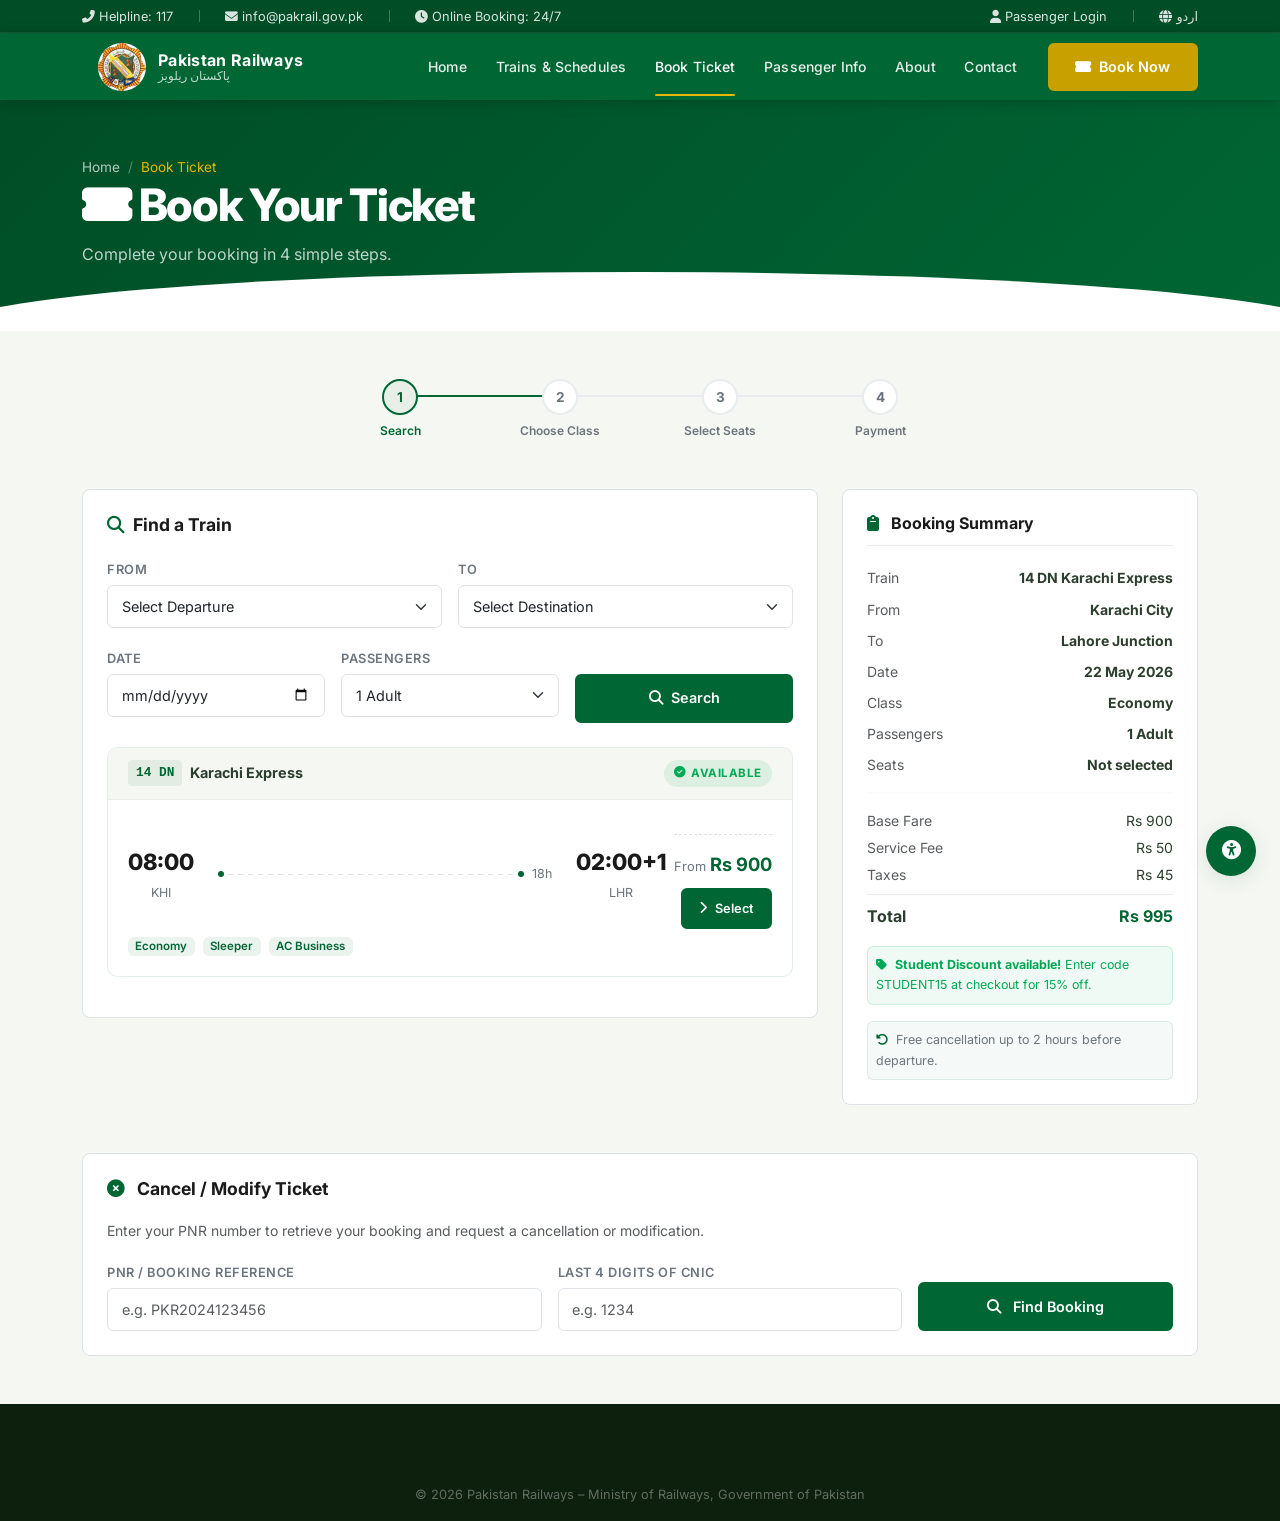
==== commit 2a3f7fb5: "updated with active links" ====
--- a/booking.html
+++ b/booking.html
@@ -56,7 +56,7 @@
 
     <div class="collapse navbar-collapse" id="mainNav">
       <ul class="navbar-nav ms-auto align-items-lg-center">
-        <li class="nav-item"><a class="nav-link active" href="index.html" aria-current="page">Home</a></li>
+        <li class="nav-item"><a class="nav-link" href="index.html" aria-current="page">Home</a></li>
         <li class="nav-item dropdown">
           <a class="nav-link dropdown-toggle" href="#" role="button" data-bs-toggle="dropdown">Trains &amp; Schedules</a>
           <ul class="dropdown-menu">
@@ -67,7 +67,7 @@
             <li><a class="dropdown-item" href="about.html"><i class="fa fa-train me-2"></i>About Our Fleet</a></li>
           </ul>
         </li>
-        <li class="nav-item"><a class="nav-link" href="booking.html">Book Ticket</a></li>
+        <li class="nav-item"><a class="nav-link active" href="booking.html">Book Ticket</a></li>
         <li class="nav-item dropdown">
           <a class="nav-link dropdown-toggle" href="#" role="button" data-bs-toggle="dropdown">Passenger Info</a>
           <ul class="dropdown-menu">
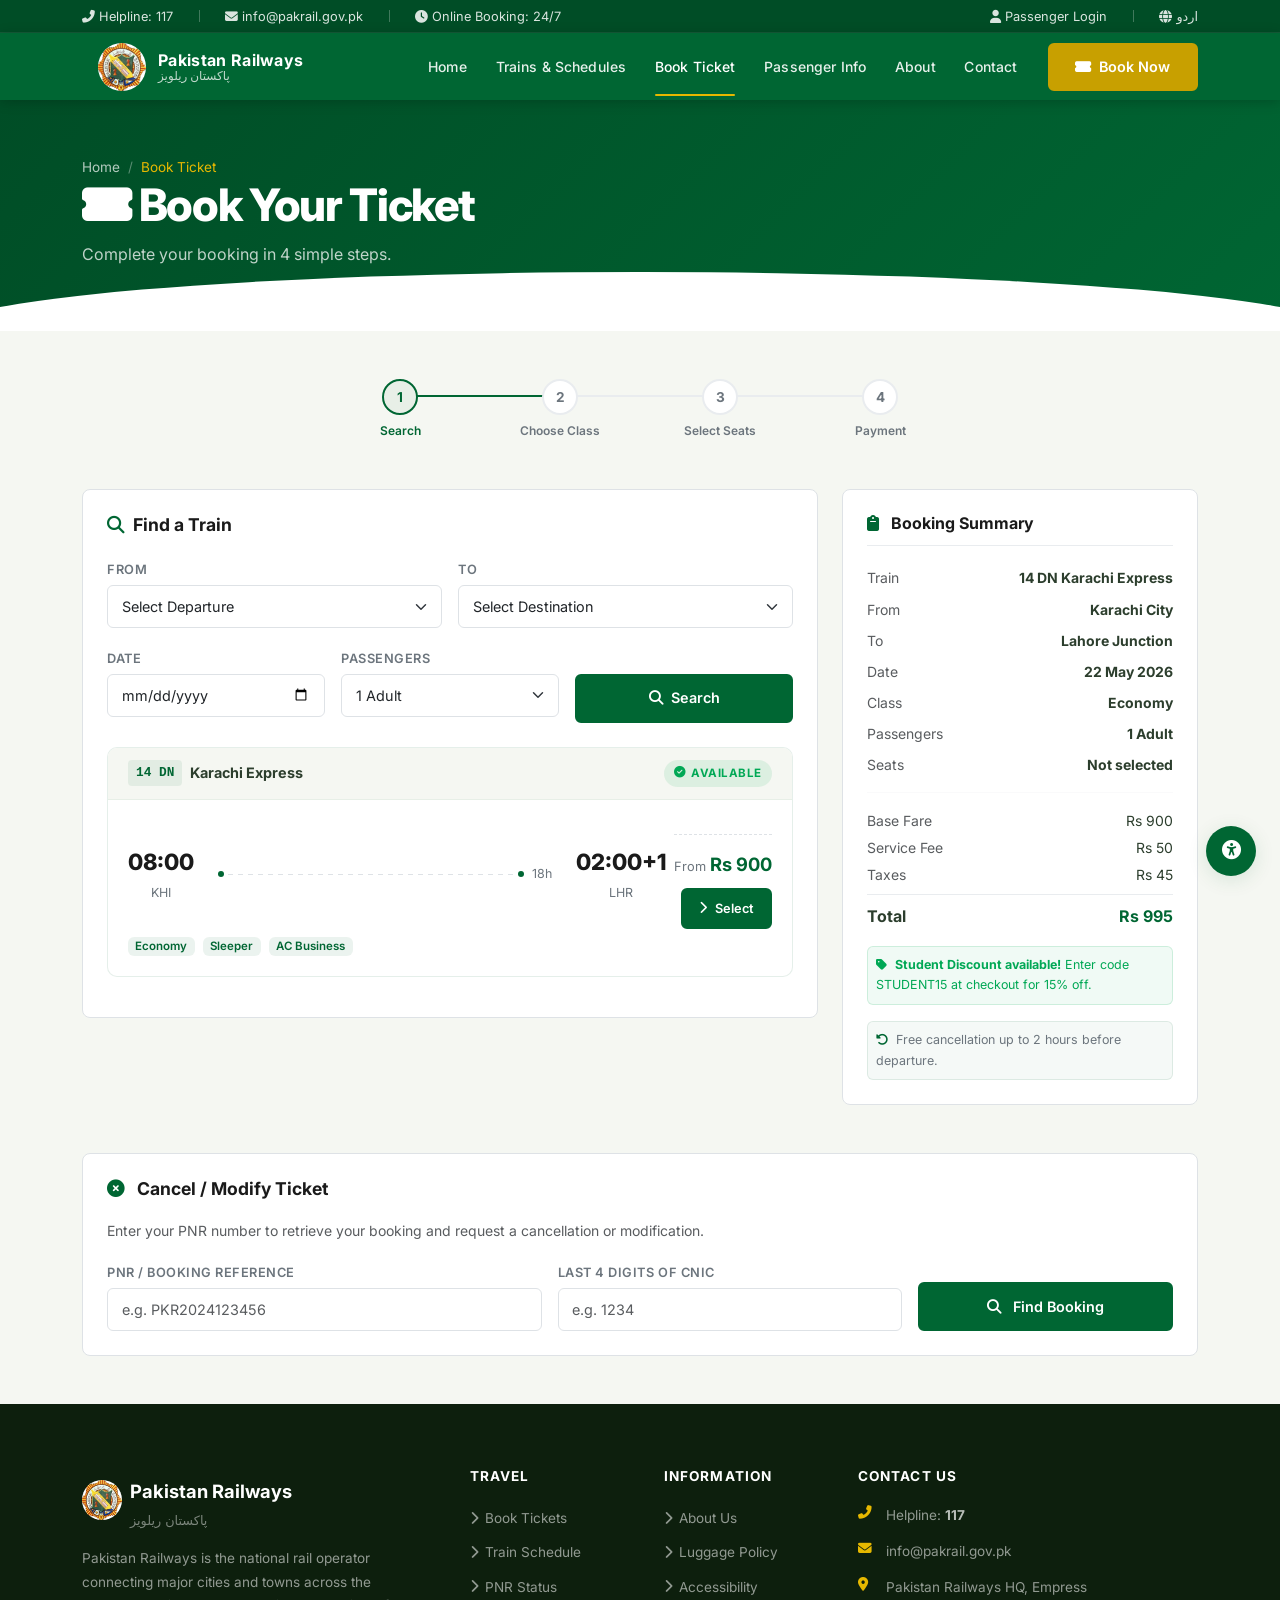
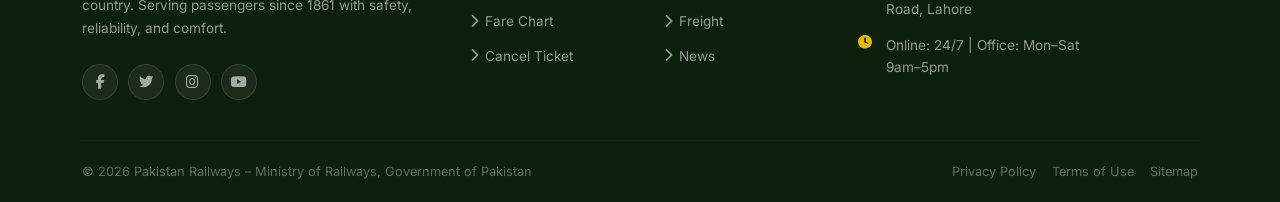
==== commit c301dbf8: "Updated footer" ====
--- a/booking.html
+++ b/booking.html
@@ -512,12 +512,66 @@
 
 </main>
 
-<footer class="main-footer">
+<footer class="main-footer" role="contentinfo">
   <div class="container">
-    <div class="footer-bottom text-center py-3">© 2026 Pakistan Railways – Ministry of Railways, Government of Pakistan</div>
+    <div class="row g-5">
+      <div class="col-md-5 col-lg-4">
+        <div class="footer-brand d-flex align-items-center gap-2 mb-3">
+          <div class="brand-logo" style="width:40px;height:40px">
+            <img src="public/pakistan-railways-logo.png" alt="Pakistan Railways Logo">
+          </div>
+          <div>
+            <span class="footer-brand-name">Pakistan Railways</span>
+            <div class="footer-tagline">پاکستان ریلویز</div>
+          </div>
+        </div>
+        <p class="footer-desc">Pakistan Railways is the national rail operator connecting major cities and towns across the country. Serving passengers since 1861 with safety, reliability, and comfort.</p>
+        <div class="footer-social" aria-label="Social media">
+          <a href="#" aria-label="Facebook"><i class="fab fa-facebook-f"></i></a>
+          <a href="#" aria-label="Twitter"><i class="fab fa-twitter"></i></a>
+          <a href="#" aria-label="Instagram"><i class="fab fa-instagram"></i></a>
+          <a href="#" aria-label="YouTube"><i class="fab fa-youtube"></i></a>
+        </div>
+      </div>
+      <div class="col-6 col-md-3 col-lg-2">
+        <h3 class="footer-heading">Travel</h3>
+        <ul class="footer-links">
+          <li><a href="booking.html"><i class="fa fa-chevron-right"></i> Book Tickets</a></li>
+          <li><a href="schedule.html"><i class="fa fa-chevron-right"></i> Train Schedule</a></li>
+          <li><a href="passenger.html#pnr"><i class="fa fa-chevron-right"></i> PNR Status</a></li>
+          <li><a href="schedule.html#routes"><i class="fa fa-chevron-right"></i> Fare Chart</a></li>
+          <li><a href="booking.html#cancel"><i class="fa fa-chevron-right"></i> Cancel Ticket</a></li>
+        </ul>
+      </div>
+      <div class="col-6 col-md-3 col-lg-2">
+        <h3 class="footer-heading">Information</h3>
+        <ul class="footer-links">
+          <li><a href="about.html"><i class="fa fa-chevron-right"></i> About Us</a></li>
+          <li><a href="passenger.html#luggage"><i class="fa fa-chevron-right"></i> Luggage Policy</a></li>
+          <li><a href="passenger.html#accessibility"><i class="fa fa-chevron-right"></i> Accessibility</a></li>
+          <li><a href="about.html#freight"><i class="fa fa-chevron-right"></i> Freight</a></li>
+          <li><a href="about.html#news"><i class="fa fa-chevron-right"></i> News</a></li>
+        </ul>
+      </div>
+      <div class="col-md-4 col-lg-3">
+        <h3 class="footer-heading">Contact Us</h3>
+        <div class="footer-contact-item"><i class="fa fa-phone-alt"></i><span>Helpline: <strong style="color:rgba(255,255,255,0.7)">117</strong></span></div>
+        <div class="footer-contact-item"><i class="fa fa-envelope"></i><span>info@pakrail.gov.pk</span></div>
+        <div class="footer-contact-item"><i class="fa fa-map-marker-alt"></i><span>Pakistan Railways HQ, Empress Road, Lahore</span></div>
+        <div class="footer-contact-item"><i class="fa fa-clock"></i><span>Online: 24/7 | Office: Mon–Sat 9am–5pm</span></div>
+      </div>
+    </div>
+    <hr class="footer-divider"/>
+    <div class="footer-bottom d-flex flex-wrap justify-content-between gap-2">
+      <span>© 2026 Pakistan Railways – Ministry of Railways, Government of Pakistan</span>
+      <div class="d-flex gap-3">
+        <a href="#" style="color:inherit">Privacy Policy</a>
+        <a href="#" style="color:inherit">Terms of Use</a>
+        <a href="#" style="color:inherit">Sitemap</a>
+      </div>
+    </div>
   </div>
 </footer>
-
 <div class="a11y-panel">
   <div class="a11y-sub-panel" id="a11ySubPanel">
     <div class="a11y-tooltip"><span class="a11y-label">High Contrast</span>
